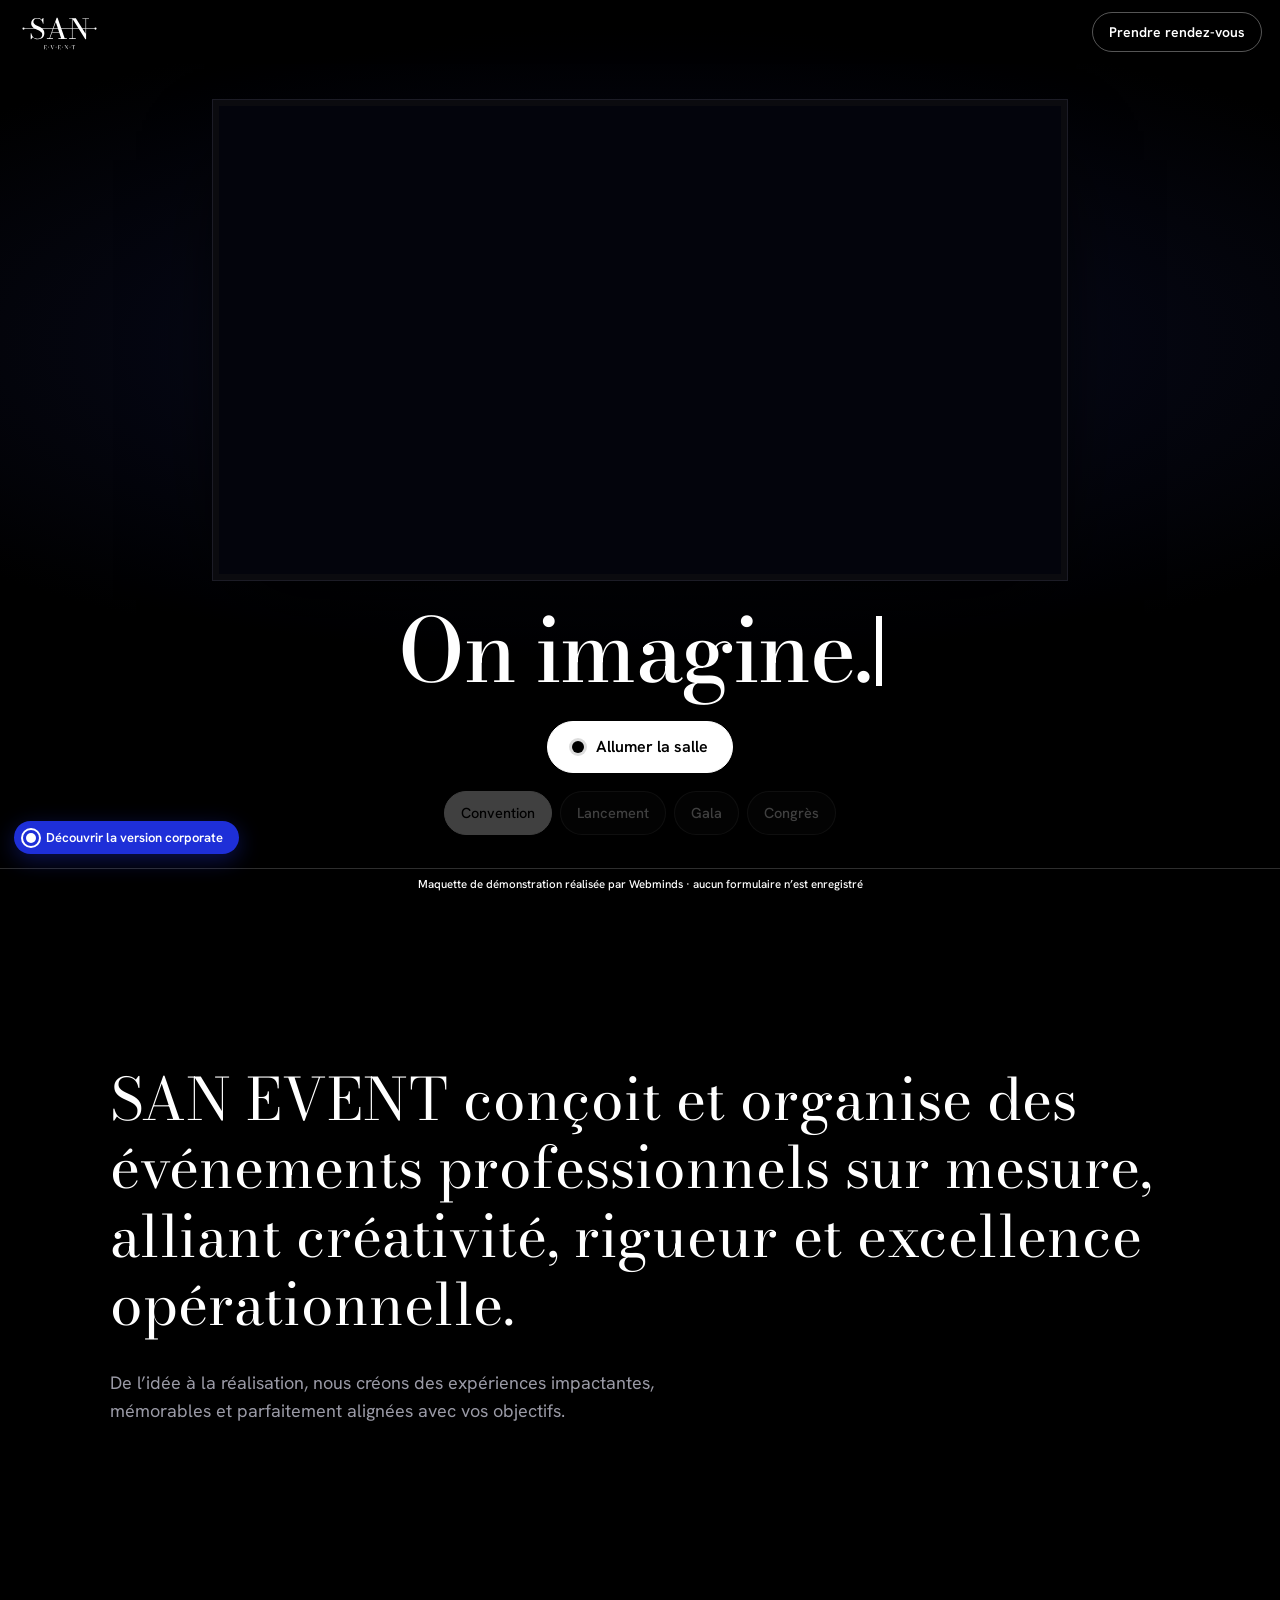
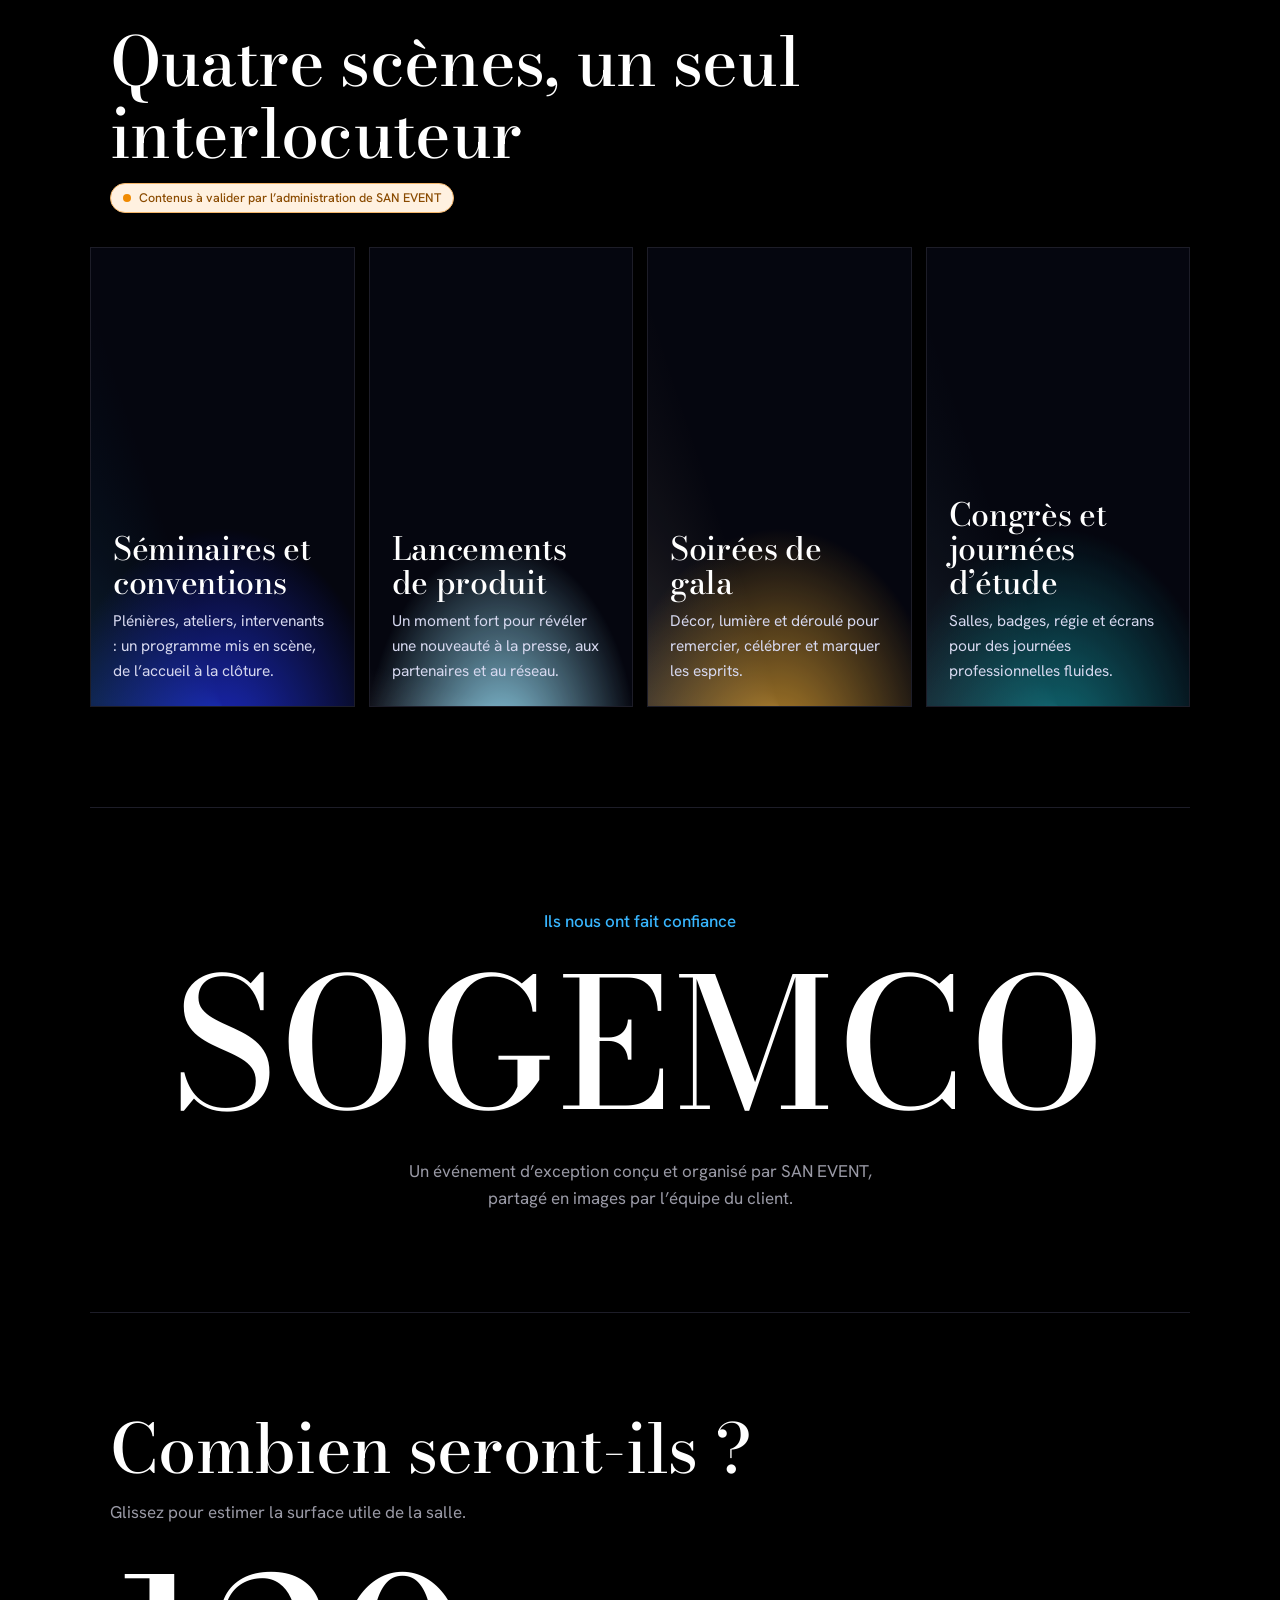
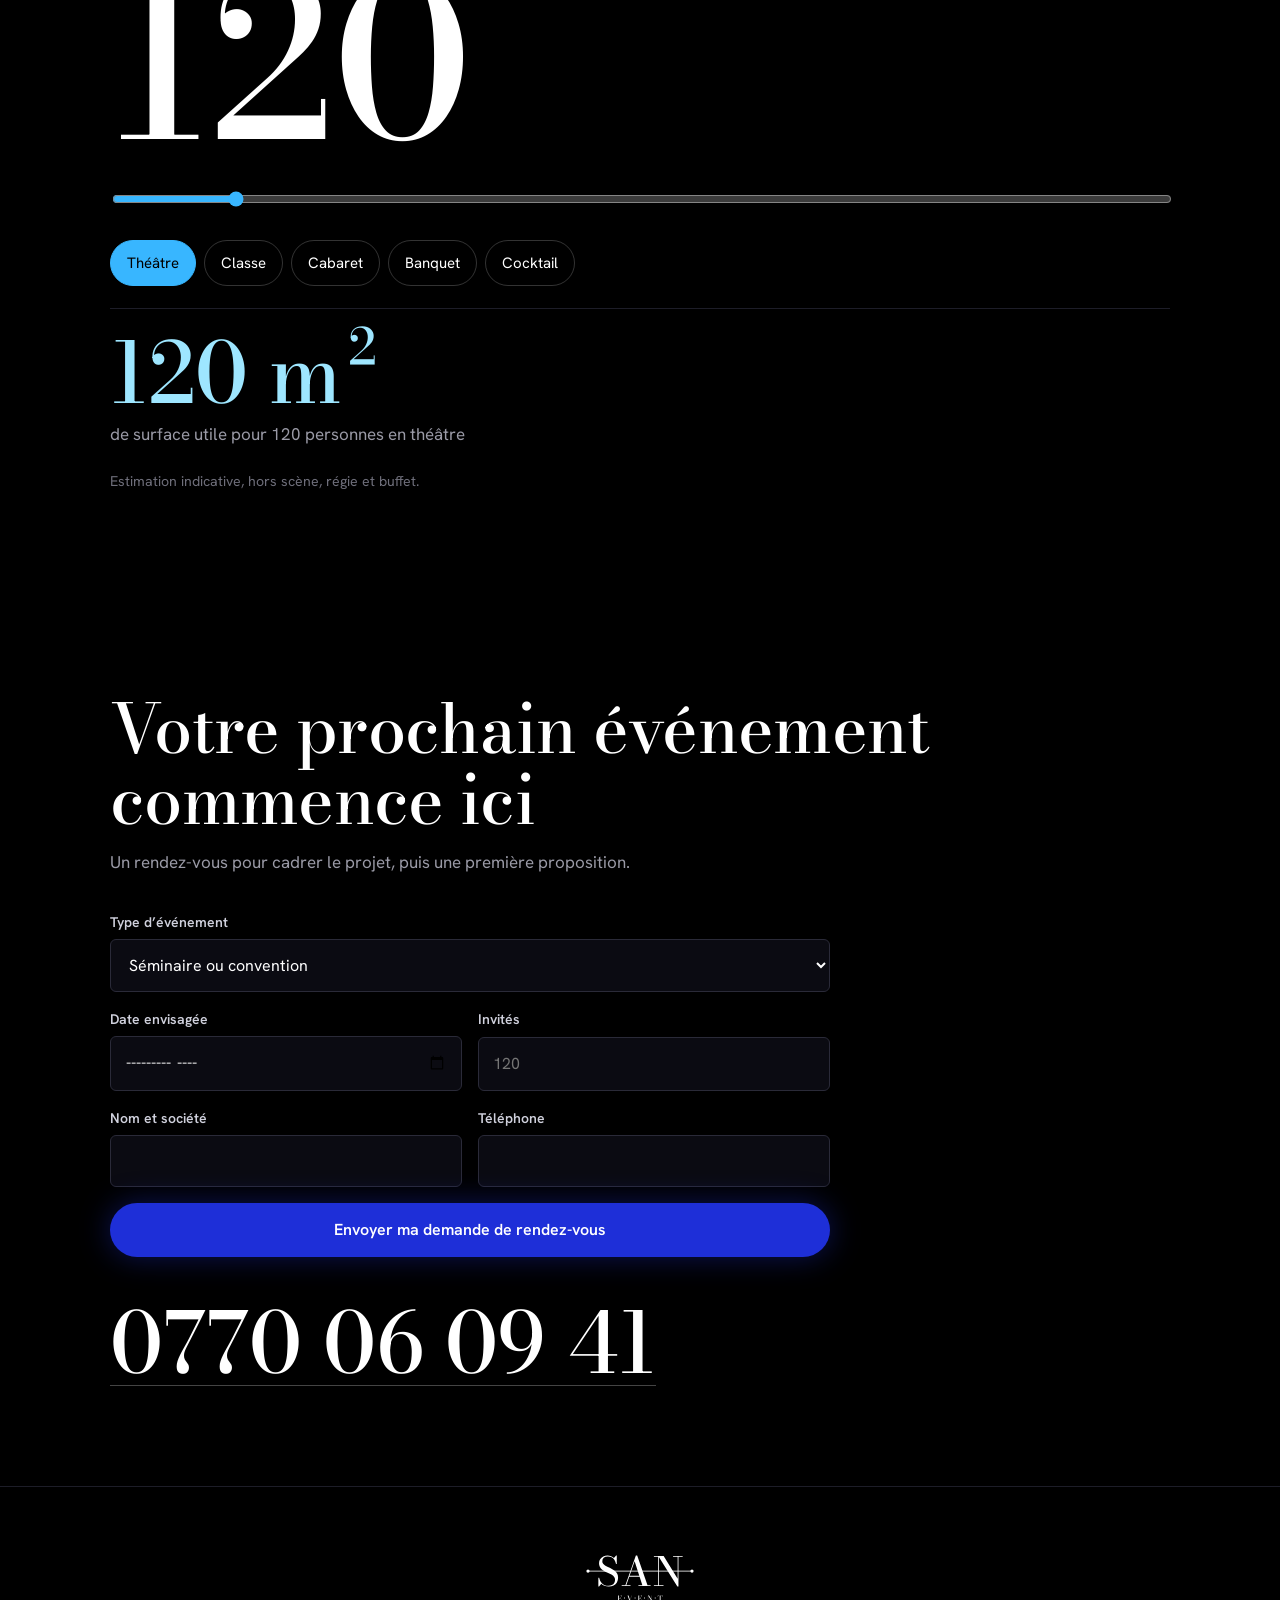
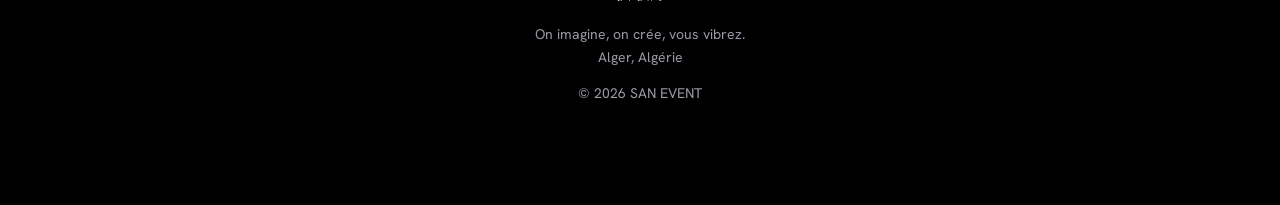
==== v2/index.html @ 36a996e3 "Maquette SAN EVENT : version corporate (accueil, formats, séminaires, rendez-vous, contact) et versi" ====
<!doctype html>
<html lang="fr" data-version="moderne" data-root="../">
<head>
<meta charset="utf-8">
<meta name="viewport" content="width=device-width, initial-scale=1, viewport-fit=cover">
<meta name="robots" content="noindex, nofollow">
<meta name="theme-color" content="#000000">
<title>SAN EVENT · On imagine, on crée, vous vibrez</title>
<link rel="icon" href="../img/favicon.svg" type="image/svg+xml">
<link rel="preload" href="../fonts/bodoni-moda-latin-500-normal.woff2" as="font" type="font/woff2" crossorigin>
<link rel="stylesheet" href="../css/base.css">
<link rel="stylesheet" href="v2.css">
</head>
<body>
<header class="bar">
  <a href="#top" aria-label="SAN EVENT"><img src="../img/logo-clair.svg" alt="SAN EVENT" width="88" height="42"></a>
  <a class="bar-cta" href="#rdv">Prendre rendez-vous</a>
</header>

<main id="top">
  <section class="hall" id="hall" data-state="off">
    <div class="slats" aria-hidden="true"></div>
    <div class="wall">
      <canvas id="led" aria-hidden="true"></canvas>
      <div class="led-text" aria-live="polite"><span id="ledLine"></span></div>
    </div>
    <div class="hall-copy">
      <h1 class="sr">SAN EVENT, conception et organisation d’événements professionnels sur mesure</h1>
      <p class="type" id="typed" aria-hidden="true"></p>
      <button class="switch" id="switch" type="button"><span class="dot"></span><span id="switchLabel">Allumer la salle</span></button>
      <div class="console" id="console" role="radiogroup" aria-label="Choisir une ambiance">
        <button type="button" role="radio" aria-checked="true" data-mood="convention">Convention</button>
        <button type="button" role="radio" aria-checked="false" data-mood="lancement">Lancement</button>
        <button type="button" role="radio" aria-checked="false" data-mood="gala">Gala</button>
        <button type="button" role="radio" aria-checked="false" data-mood="congres">Congrès</button>
      </div>
    </div>
  </section>

  <section class="manifest">
    <p class="big">SAN EVENT conçoit et organise des événements professionnels sur mesure, alliant créativité, rigueur et excellence opérationnelle.</p>
    <p class="small">De l’idée à la réalisation, nous créons des expériences impactantes, mémorables et parfaitement alignées avec vos objectifs.</p>
  </section>

  <section class="screens" aria-labelledby="fmt">
    <div class="head"><h2 id="fmt">Quatre scènes, un seul interlocuteur</h2><span class="validate">Contenus à valider par l’administration de SAN EVENT</span></div>
    <div class="strip">
      <article class="screen" data-mood="convention"><div class="glass"></div><h3>Séminaires et conventions</h3><p>Plénières, ateliers, intervenants : un programme mis en scène, de l’accueil à la clôture.</p></article>
      <article class="screen" data-mood="lancement"><div class="glass"></div><h3>Lancements de produit</h3><p>Un moment fort pour révéler une nouveauté à la presse, aux partenaires et au réseau.</p></article>
      <article class="screen" data-mood="gala"><div class="glass"></div><h3>Soirées de gala</h3><p>Décor, lumière et déroulé pour remercier, célébrer et marquer les esprits.</p></article>
      <article class="screen" data-mood="congres"><div class="glass"></div><h3>Congrès et journées d’étude</h3><p>Salles, badges, régie et écrans pour des journées professionnelles fluides.</p></article>
    </div>
  </section>

  <section class="ref">
    <p class="kicker">Ils nous ont fait confiance</p>
    <h2>SOGEMCO</h2>
    <p>Un événement d’exception conçu et organisé par SAN EVENT, partagé en images par l’équipe du client.</p>
  </section>

  <section class="sizer">
    <div class="head"><h2>Combien seront-ils ?</h2><p>Glissez pour estimer la surface utile de la salle.</p></div>
    <div class="calc" data-calc>
      <div class="paxv" data-paxv>120</div>
      <input type="range" name="pax" min="10" max="1000" step="10" value="120" aria-label="Nombre d’invités">
      <div class="dispo" role="radiogroup" aria-label="Disposition">
        <input type="radio" id="e1" name="dispo" value="theatre" checked><label for="e1">Théâtre</label>
        <input type="radio" id="e2" name="dispo" value="classe"><label for="e2">Classe</label>
        <input type="radio" id="e3" name="dispo" value="cabaret"><label for="e3">Cabaret</label>
        <input type="radio" id="e4" name="dispo" value="banquet"><label for="e4">Banquet</label>
        <input type="radio" id="e5" name="dispo" value="cocktail"><label for="e5">Cocktail</label>
      </div>
      <div class="out" data-out aria-live="polite"></div>
      <small>Estimation indicative, hors scène, régie et buffet.</small>
    </div>
  </section>

  <section class="rdv" id="rdv">
    <div class="head"><h2>Votre prochain événement commence ici</h2><p>Un rendez-vous pour cadrer le projet, puis une première proposition.</p></div>
    <form class="form" data-fake novalidate>
      <label>Type d’événement<select name="type"><option>Séminaire ou convention</option><option>Lancement de produit</option><option>Soirée de gala</option><option>Congrès ou journée d’étude</option><option>Autre</option></select></label>
      <div class="row"><label>Date envisagée<input type="month" name="date"></label><label>Invités<input type="number" name="pax" min="5" placeholder="120"></label></div>
      <div class="row"><label>Nom et société<input type="text" name="nom" autocomplete="organization"></label><label>Téléphone<input type="tel" name="tel" autocomplete="tel"></label></div>
      <button class="go" type="submit">Envoyer ma demande de rendez-vous</button>
      <p class="form-ok" hidden>Demande envoyée. L’équipe SAN EVENT vous rappelle. Démonstration : aucune donnée n’est enregistrée.</p>
    </form>
    <a class="phone" href="tel:+213770060941">0770 06 09 41</a>
  </section>
</main>

<footer class="foot">
  <img src="../img/logo-clair.svg" alt="SAN EVENT" width="120" height="58">
  <p>On imagine, on crée, vous vibrez.<br>Alger, Algérie</p>
  <p>© <span data-year></span> SAN EVENT</p>
</footer>
<script src="../js/common.js"></script>
<script src="v2.js"></script>
</body>
</html>
---- css/base.css ----
@font-face{font-family:"Bodoni Moda";src:url(../fonts/bodoni-moda-latin-400-normal.woff2) format("woff2");font-weight:400;font-display:swap}
@font-face{font-family:"Bodoni Moda";src:url(../fonts/bodoni-moda-latin-500-normal.woff2) format("woff2");font-weight:500;font-display:swap}
@font-face{font-family:"Bodoni Moda";src:url(../fonts/bodoni-moda-latin-400-italic.woff2) format("woff2");font-weight:400;font-style:italic;font-display:swap}
@font-face{font-family:"Hanken Grotesk";src:url(../fonts/hanken-grotesk-latin-400-normal.woff2) format("woff2");font-weight:400;font-display:swap}
@font-face{font-family:"Hanken Grotesk";src:url(../fonts/hanken-grotesk-latin-500-normal.woff2) format("woff2");font-weight:500;font-display:swap}
@font-face{font-family:"Hanken Grotesk";src:url(../fonts/hanken-grotesk-latin-600-normal.woff2) format("woff2");font-weight:600;font-display:swap}
*,*::before,*::after{box-sizing:border-box}
html{-webkit-text-size-adjust:100%}
body{margin:0}
img,svg{max-width:100%;display:block}
/* bandeau démo + pastille version : communs aux deux versions */
.demo-bar{position:fixed;left:0;right:0;bottom:0;z-index:90;background:#000;color:#fff;font:500 11.5px/1.3 "Hanken Grotesk",system-ui,sans-serif;text-align:center;padding:8px 14px calc(8px + env(safe-area-inset-bottom,0px));border-top:1px solid rgba(255,255,255,.18)}
body{padding-bottom:calc(46px + env(safe-area-inset-bottom,0px))}
.vpill{position:fixed;left:14px;bottom:calc(46px + env(safe-area-inset-bottom,0px));z-index:91;display:flex;align-items:center;gap:10px;padding:10px 16px 10px 12px;border-radius:999px;background:#1E2FD8;color:#fff;text-decoration:none;font:600 13px/1 "Hanken Grotesk",system-ui,sans-serif;box-shadow:0 6px 22px rgba(30,47,216,.38)}
.vpill i{width:10px;height:10px;border-radius:50%;background:#fff;position:relative;flex:none}
.vpill i::after{content:"";position:absolute;inset:-5px;border-radius:50%;border:2px solid #fff;animation:vpRing 1.8s ease-out infinite}
@keyframes vpRing{from{transform:scale(.6);opacity:1}to{transform:scale(1.6);opacity:0}}
@media (prefers-reduced-motion:reduce){.vpill i::after{animation:none}}
.validate{display:inline-flex;align-items:center;gap:8px;background:#FFF1E0;color:#8A4B00;border:1px solid #F5B66A;border-radius:999px;padding:6px 12px;font:500 12.5px/1.25 "Hanken Grotesk",system-ui,sans-serif}
.validate::before{content:"";width:8px;height:8px;border-radius:50%;background:#F08A00;flex:none}
.toast{position:fixed;left:50%;bottom:110px;transform:translate(-50%,20px);opacity:0;transition:.35s;z-index:95;background:#000;color:#fff;padding:14px 18px;border-radius:12px;max-width:92vw;font:500 14px/1.4 "Hanken Grotesk",sans-serif}
.toast.on{opacity:1;transform:translate(-50%,0)}
:focus-visible{outline:2px solid #1E2FD8;outline-offset:3px}
---- v2/v2.css ----
:root{--ink:#000;--led1:#1E2FD8;--led2:#38B6FF;--led3:#9EE6FF;--warm:#FFE7C4;--mute:#9a9aa6}
html{background:#000}
body{background:#000;color:#fff;font:400 17px/1.6 "Hanken Grotesk",system-ui,sans-serif}
h1,h2,h3{font-family:"Bodoni Moda",Didot,serif;font-weight:500;margin:0;line-height:1.05;letter-spacing:-.01em}
.sr{position:absolute;width:1px;height:1px;overflow:hidden;clip:rect(0 0 0 0);white-space:nowrap}
.bar{position:fixed;top:0;left:0;right:0;z-index:60;display:flex;justify-content:space-between;align-items:center;padding:calc(12px + env(safe-area-inset-top,0px)) 18px 12px;background:linear-gradient(#000c,#0000)}
.bar img{height:40px;width:auto}
.bar-cta{color:#fff;text-decoration:none;font:600 14px/1 "Hanken Grotesk";padding:12px 16px;border:1px solid #ffffff55;border-radius:999px}
/* salle */
.hall{position:relative;min-height:100svh;display:grid;grid-template-columns:minmax(0,1fr);grid-template-rows:auto 1fr;padding:96px 16px 70px;overflow:hidden;background:radial-gradient(120% 60% at 50% 38%,#0a0d24 0%,#000 60%)}
.hall::after{content:"";position:absolute;inset:0;background:radial-gradient(60% 45% at 50% 34%,var(--glow,#1E2FD8),transparent 70%);opacity:0;transition:opacity 1.6s ease,background .8s;pointer-events:none}
.hall[data-state=on]::after{opacity:.38}
.slats{position:absolute;inset:0 0 auto;height:70px;background:repeating-linear-gradient(115deg,transparent 0 46px,rgba(255,231,196,.0) 46px 49px);transition:background 1s}
.hall[data-state=on] .slats{background:repeating-linear-gradient(115deg,transparent 0 46px,rgba(255,231,196,.8) 46px 48px);filter:drop-shadow(0 0 6px #ffe7c4aa)}
.wall{position:relative;z-index:1;width:min(1100px,100%,calc((100svh - 420px) * 1.7778));margin:0 auto;aspect-ratio:16/9;background:#03040c;border:6px solid #0b0b0f;box-shadow:0 0 0 1px #1c1c26,0 40px 80px -20px #000}
.wall canvas{position:absolute;inset:0;width:100%;height:100%}
.led-text{position:absolute;inset:9% 0 auto;text-align:center;font:400 italic clamp(20px,4.6vw,46px)/1.1 "Bodoni Moda",serif;color:#fff;text-shadow:0 0 18px rgba(0,0,0,.9);opacity:0;transition:opacity .8s}
.hall[data-state=on] .led-text{opacity:1}
.hall-copy{position:relative;z-index:2;display:grid;justify-items:center;align-content:start;gap:18px;padding-top:26px;text-align:center}
.type{min-height:1.1em;margin:0;font:500 clamp(40px,11vw,88px)/1 "Bodoni Moda",serif;letter-spacing:-.02em}
.type .c{display:inline-block;width:.06em;height:.8em;margin-left:.06em;background:#fff;vertical-align:-.05em;animation:caret 1s steps(1) infinite}
@keyframes caret{50%{opacity:0}}
.switch{display:inline-flex;align-items:center;gap:12px;min-height:52px;padding:14px 24px;border-radius:999px;border:1px solid #fff;background:#fff;color:#000;font:600 16px/1 "Hanken Grotesk";cursor:pointer;transition:.3s}
.switch .dot{width:12px;height:12px;border-radius:50%;background:#000;box-shadow:0 0 0 3px #00000022}
.hall[data-state=on] .switch{background:transparent;color:#fff;border-color:#ffffff55}
.hall[data-state=on] .switch .dot{background:var(--led2);box-shadow:0 0 14px var(--led2)}
.console{display:flex;flex-wrap:wrap;justify-content:center;gap:8px;opacity:.25;pointer-events:none;transition:opacity .6s}
.hall[data-state=on] .console{opacity:1;pointer-events:auto}
.console button{min-height:44px;padding:10px 16px;border-radius:999px;border:1px solid #ffffff33;background:#ffffff0d;color:#fff;font:500 14.5px/1 "Hanken Grotesk";cursor:pointer}
.console button[aria-checked=true]{background:#fff;color:#000;border-color:#fff}
/* manifeste */
.manifest{padding:110px 20px;max-width:1100px;margin:0 auto}
.manifest .big{font:400 clamp(28px,6.4vw,58px)/1.18 "Bodoni Moda",serif;margin:0 0 30px}
.manifest .small{color:var(--mute);max-width:34em;margin:0;font-size:18px}
.head{display:grid;gap:14px;margin-bottom:34px}
.head h2{font-size:clamp(36px,8vw,68px)}
.head p{color:var(--mute);margin:0}
/* écrans */
.screens{padding:40px 0 100px}
.screens .head{padding:0 20px;max-width:1100px;margin:0 auto 34px;justify-items:start}
.strip{display:grid;grid-auto-flow:column;grid-auto-columns:82%;gap:14px;overflow-x:auto;scroll-snap-type:x mandatory;padding:0 20px 18px;scrollbar-width:none}
.strip::-webkit-scrollbar{display:none}
.screen{scroll-snap-align:start;display:grid;align-content:end;gap:10px;min-height:380px;padding:22px;position:relative;overflow:hidden;border:1px solid #1d1d28;background:#05060f}
.screen .glass{position:absolute;inset:0;background:var(--g);opacity:.9}
.screen>*:not(.glass){position:relative}
.screen h3{font-size:32px}
.screen p{color:#d6d8ef;margin:0;font-size:15.5px}
.screen[data-mood=convention]{--g:radial-gradient(90% 70% at 50% 110%,#1E2FD8,transparent 70%),conic-gradient(from 200deg at 50% 100%,transparent,#38B6FF33,transparent 40%)}
.screen[data-mood=lancement]{--g:radial-gradient(80% 70% at 50% 110%,#9EE6FF,transparent 65%),conic-gradient(from 180deg at 50% 100%,transparent,#ffffff26,transparent 30%)}
.screen[data-mood=gala]{--g:radial-gradient(90% 70% at 50% 110%,#C9922E,transparent 70%),conic-gradient(from 200deg at 50% 100%,transparent,#FFE7C433,transparent 40%)}
.screen[data-mood=congres]{--g:radial-gradient(90% 70% at 50% 110%,#127C86,transparent 70%),conic-gradient(from 200deg at 50% 100%,transparent,#9EE6FF26,transparent 40%)}
@media(min-width:960px){.strip{grid-auto-flow:row;grid-template-columns:repeat(4,1fr);max-width:1100px;margin:0 auto;overflow:visible;padding:0}.screen{min-height:460px}}
/* référence */
.ref{max-width:1100px;margin:0 auto;padding:100px 20px;border-top:1px solid #1d1d28;border-bottom:1px solid #1d1d28;text-align:center}
.ref .kicker{color:var(--led2);margin:0 0 14px;font-weight:500}
.ref h2{font-size:clamp(64px,18vw,180px);letter-spacing:.02em}
.ref p:last-child{color:var(--mute);max-width:30em;margin:20px auto 0}
/* calcul */
.sizer,.rdv{max-width:1100px;margin:0 auto;padding:100px 20px}
.calc{display:grid;gap:22px}
.paxv{font:500 clamp(90px,26vw,220px)/.9 "Bodoni Moda",serif;color:#fff}
.calc input[type=range]{width:100%;accent-color:var(--led2);height:34px}
.dispo{display:flex;flex-wrap:wrap;gap:8px}
.dispo input{position:absolute;opacity:0}
.dispo label{min-height:44px;display:flex;align-items:center;padding:10px 16px;border:1px solid #ffffff33;border-radius:999px;cursor:pointer;font-size:15px}
.dispo input:checked+label{background:var(--led2);border-color:var(--led2);color:#000}
.dispo input:focus-visible+label{outline:2px solid #fff;outline-offset:2px}
.out{display:grid;gap:6px;border-top:1px solid #1d1d28;padding-top:22px}
.out strong{font:500 clamp(46px,11vw,84px)/1 "Bodoni Moda",serif;color:var(--led3)}
.out span{color:var(--mute)}
.calc small{color:#6f6f7b}
/* rdv */
.form{display:grid;gap:16px;max-width:720px}
.form label{display:grid;gap:6px;font-size:14px;font-weight:600;color:#cfd0dc}
.form input,.form select{font:400 16px/1.4 "Hanken Grotesk";padding:14px;background:#0b0b12;color:#fff;border:1px solid #2a2a38;border-radius:6px;width:100%}
.form .row{display:grid;gap:16px}
@media(min-width:640px){.form .row{grid-template-columns:1fr 1fr}}
.go{min-height:54px;border:0;border-radius:999px;background:var(--led1);color:#fff;font:600 16px/1 "Hanken Grotesk";cursor:pointer;box-shadow:0 0 30px #1E2FD866}
.form-ok{background:#0d1440;border:1px solid #2a3aa8;padding:14px;border-radius:6px;color:#d6dbff;margin:0}
.phone{display:inline-block;margin-top:44px;color:#fff;text-decoration:none;font:500 clamp(40px,10vw,84px)/1 "Bodoni Moda",serif;border-bottom:1px solid #ffffff44}
.foot{padding:60px 20px 40px;text-align:center;color:var(--mute);font-size:14px;border-top:1px solid #1d1d28}
.foot img{height:58px;width:auto;margin:0 auto 18px}
@media(min-width:960px){.hall{padding-top:100px}.manifest{padding:160px 20px}}
@media(prefers-reduced-motion:reduce){.type .c{animation:none}}
@media(max-width:700px){.wall{aspect-ratio:4/3}}
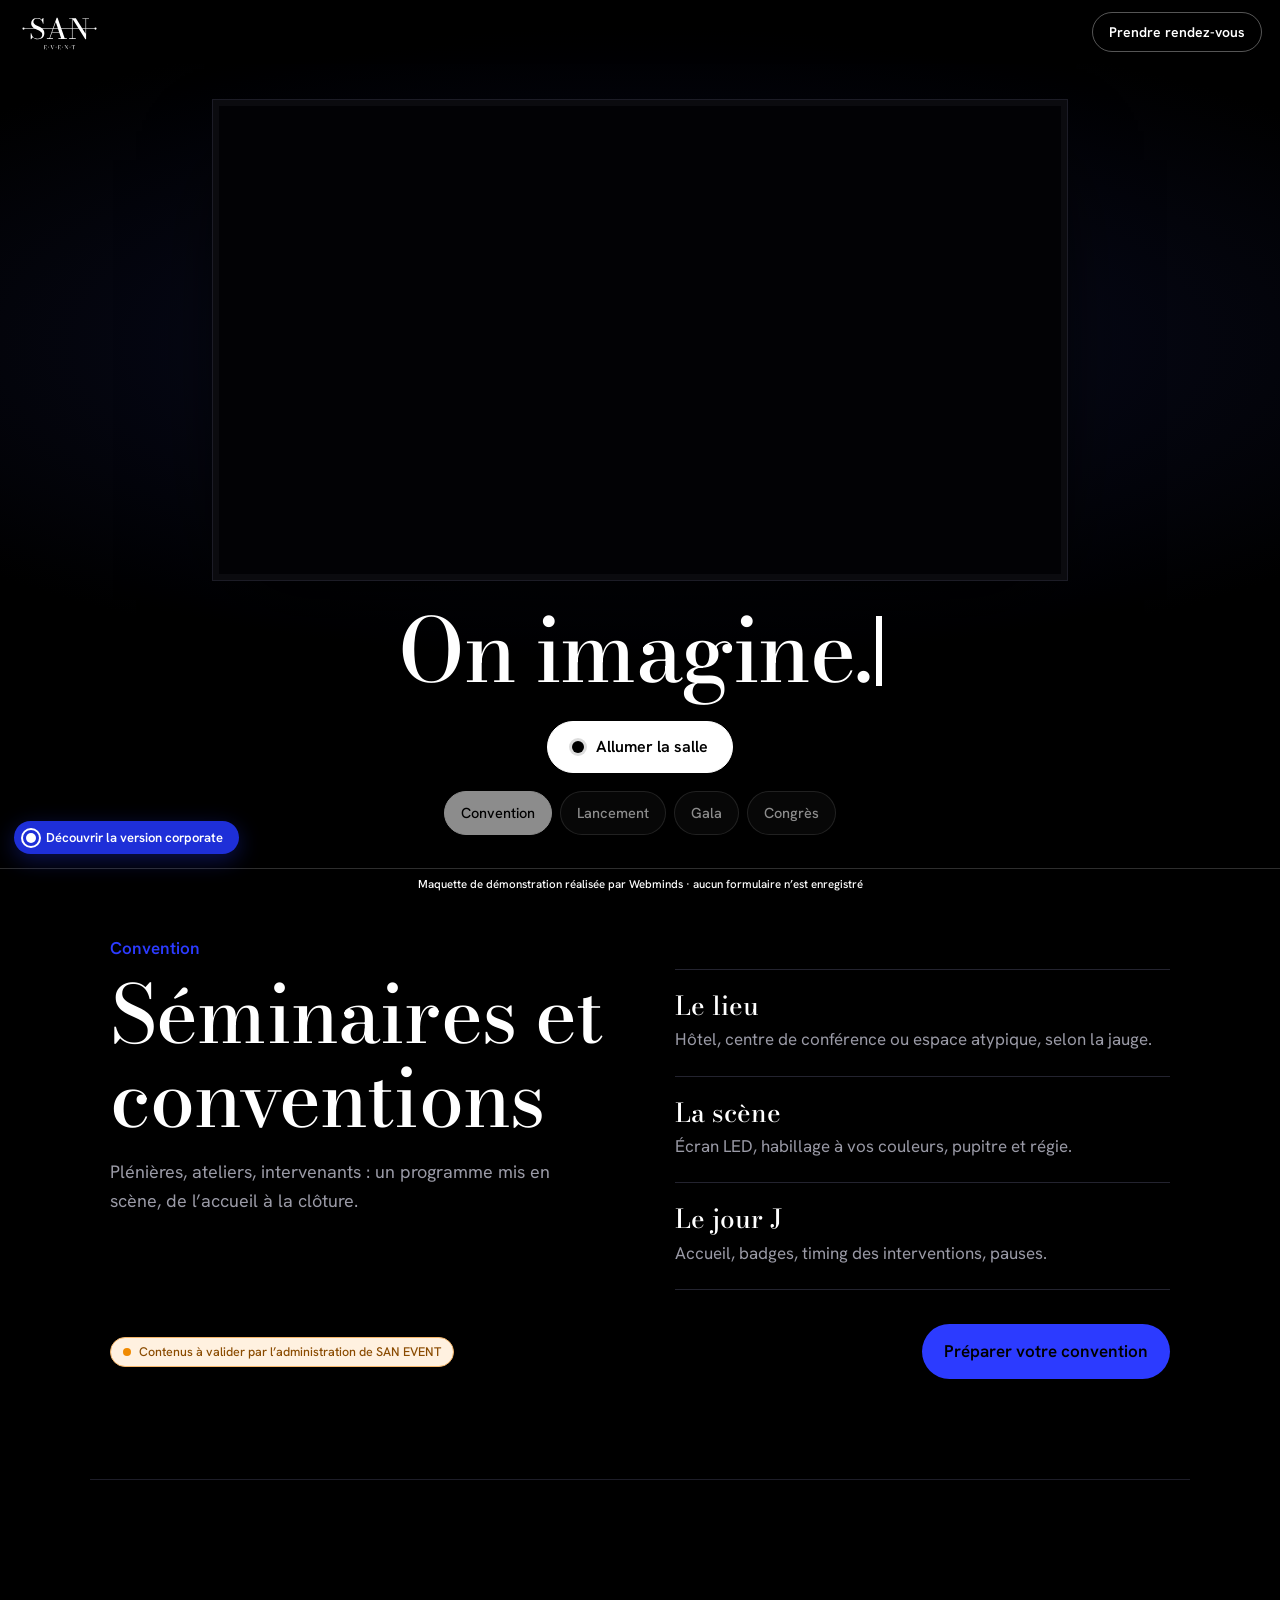
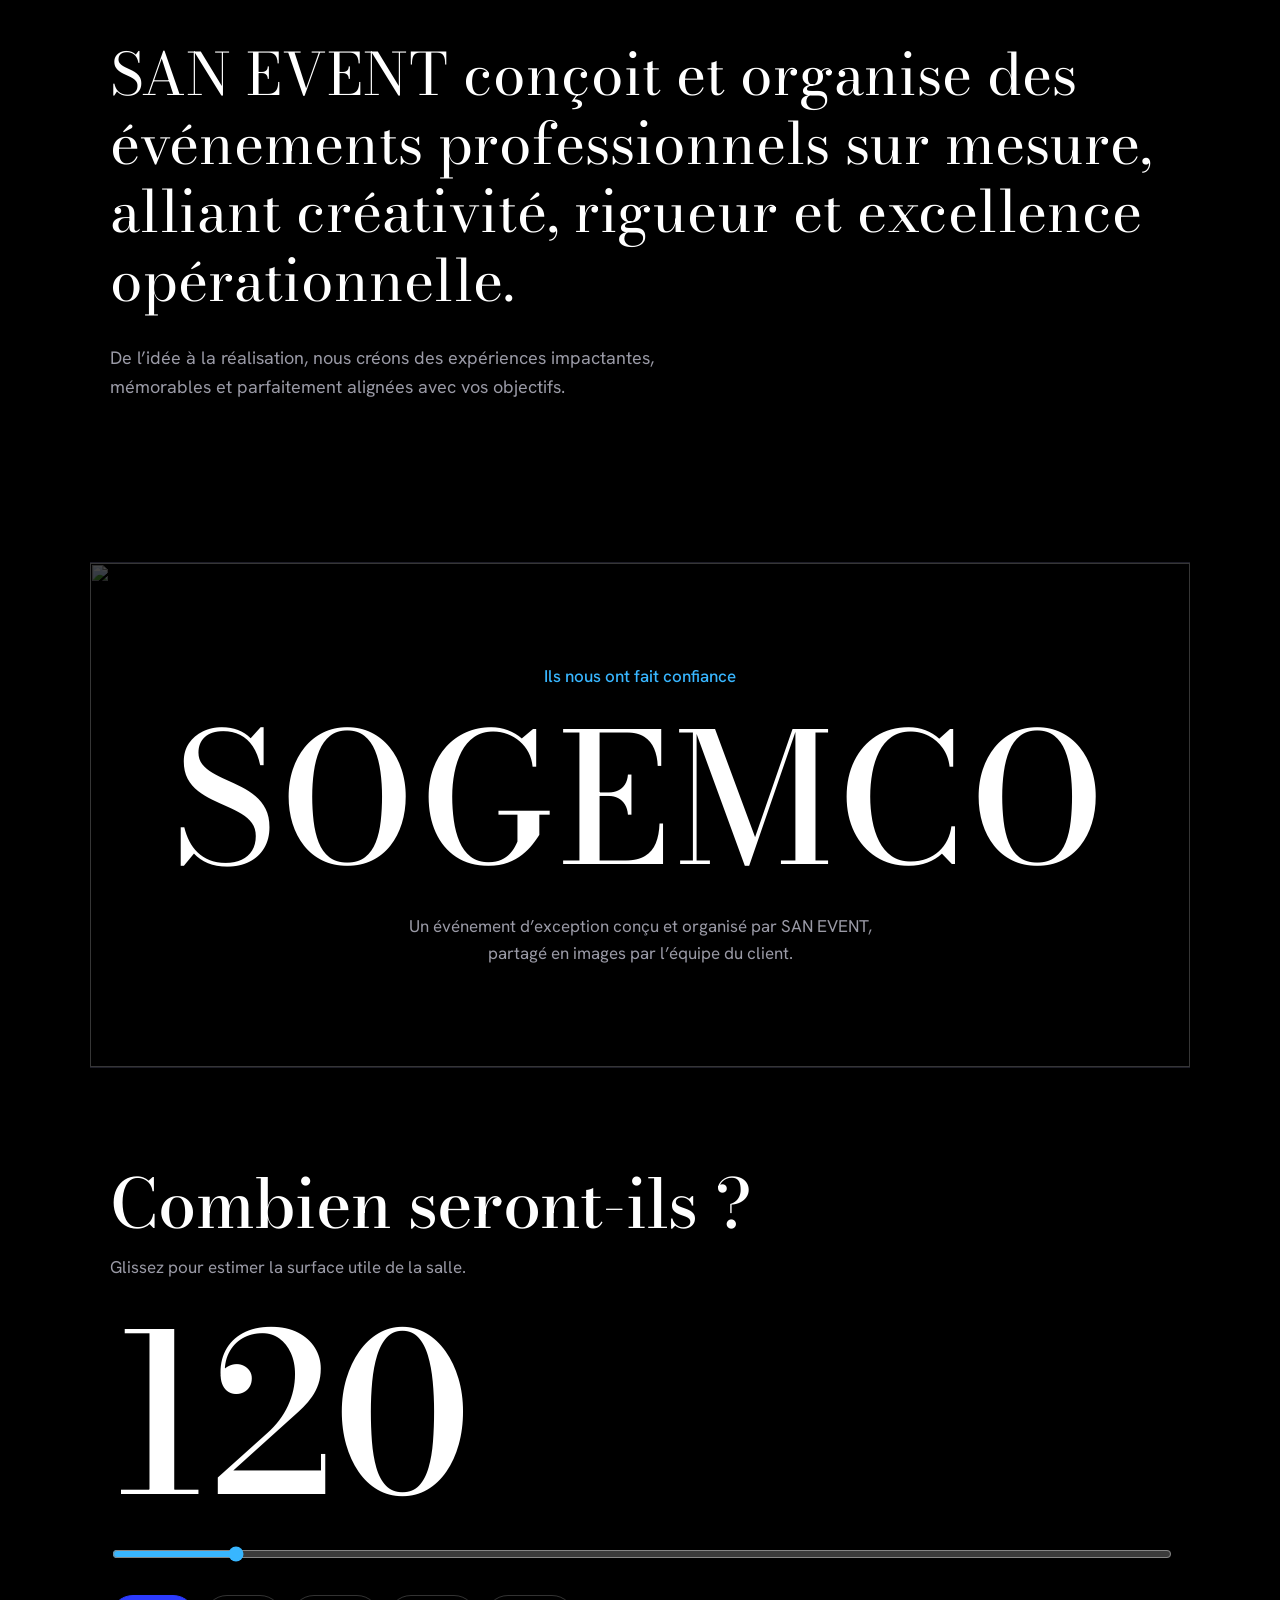
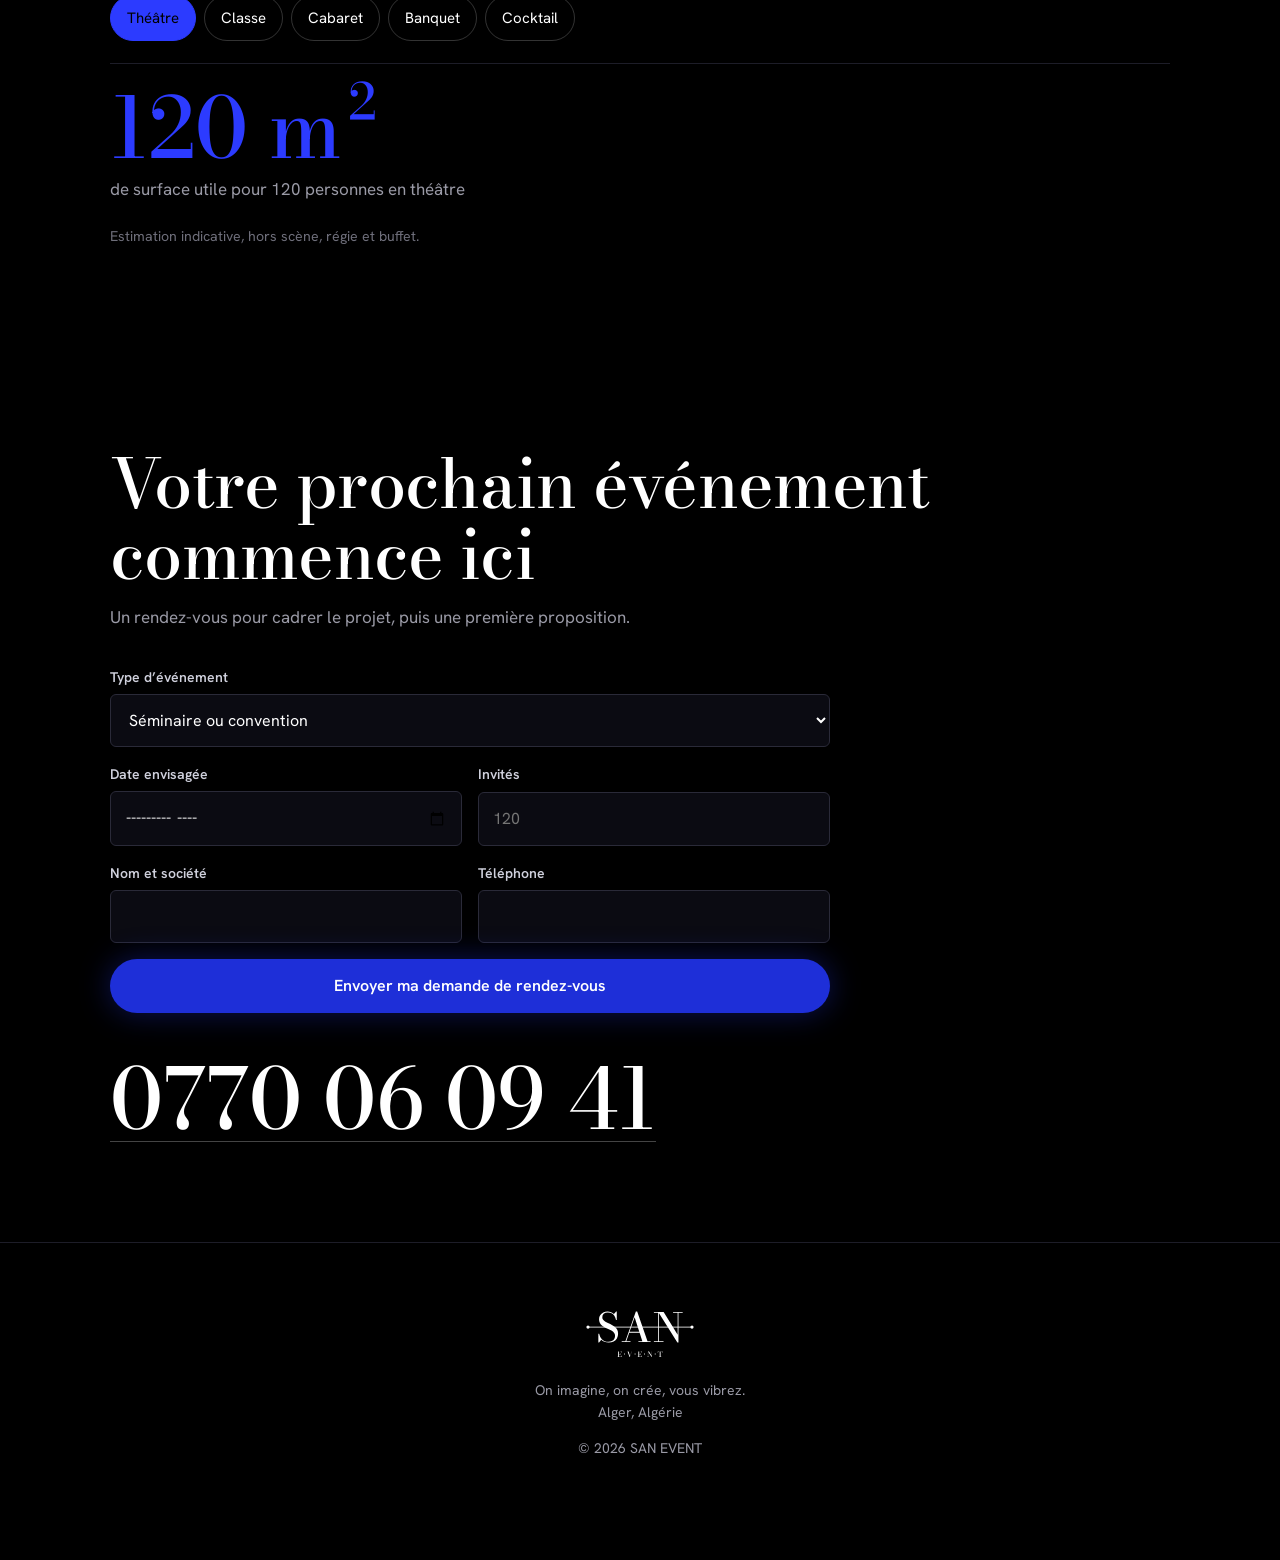
==== commit 04553272: "Vraies photos (Unsplash) sur la version corporate ; version moderne : photos sur l'écran LED à l'all" ====
--- a/v2/index.html
+++ b/v2/index.html
@@ -21,7 +21,8 @@
   <section class="hall" id="hall" data-state="off">
     <div class="slats" aria-hidden="true"></div>
     <div class="wall">
-      <canvas id="led" aria-hidden="true"></canvas>
+      <div class="screen-in" id="screen"><img class="shot on" data-mood="convention" src="https://images.unsplash.com/photo-1769798643655-e0f10f62c3fd?auto=format&fit=crop&w=1400&q=72" srcset="https://images.unsplash.com/photo-1769798643655-e0f10f62c3fd?auto=format&fit=crop&w=800&q=72 800w, https://images.unsplash.com/photo-1769798643655-e0f10f62c3fd?auto=format&fit=crop&w=1400&q=72 1400w, https://images.unsplash.com/photo-1769798643655-e0f10f62c3fd?auto=format&fit=crop&w=2200&q=72 2200w" sizes="(min-width:1100px) 1100px, 100vw" alt="Séminaire devant un grand écran" decoding="async"><img class="shot" data-mood="lancement" src="https://images.unsplash.com/photo-1663668566893-7a4887f9a41d?auto=format&fit=crop&w=1400&q=72" srcset="https://images.unsplash.com/photo-1663668566893-7a4887f9a41d?auto=format&fit=crop&w=800&q=72 800w, https://images.unsplash.com/photo-1663668566893-7a4887f9a41d?auto=format&fit=crop&w=1400&q=72 1400w, https://images.unsplash.com/photo-1663668566893-7a4887f9a41d?auto=format&fit=crop&w=2200&q=72 2200w" sizes="(min-width:1100px) 1100px, 100vw" alt="Public devant une scène éclairée en bleu" decoding="async"><img class="shot" data-mood="gala" src="https://images.unsplash.com/photo-1768508950719-4d76978fdf44?auto=format&fit=crop&w=1400&q=72" srcset="https://images.unsplash.com/photo-1768508950719-4d76978fdf44?auto=format&fit=crop&w=800&q=72 800w, https://images.unsplash.com/photo-1768508950719-4d76978fdf44?auto=format&fit=crop&w=1400&q=72 1400w, https://images.unsplash.com/photo-1768508950719-4d76978fdf44?auto=format&fit=crop&w=2200&q=72 2200w" sizes="(min-width:1100px) 1100px, 100vw" alt="Dîner de gala aux centres de table fleuris" decoding="async"><img class="shot" data-mood="congres" src="https://images.unsplash.com/photo-1773828755374-0ee802d9f44b?auto=format&fit=crop&w=1400&q=72" srcset="https://images.unsplash.com/photo-1773828755374-0ee802d9f44b?auto=format&fit=crop&w=800&q=72 800w, https://images.unsplash.com/photo-1773828755374-0ee802d9f44b?auto=format&fit=crop&w=1400&q=72 1400w, https://images.unsplash.com/photo-1773828755374-0ee802d9f44b?auto=format&fit=crop&w=2200&q=72 2200w" sizes="(min-width:1100px) 1100px, 100vw" alt="Intervenant devant un auditorium plein" decoding="async"><div class="pixels" aria-hidden="true"></div></div>
+      <div class="flash" aria-hidden="true"></div>
       <div class="led-text" aria-live="polite"><span id="ledLine"></span></div>
     </div>
     <div class="hall-copy">
@@ -37,22 +38,24 @@
     </div>
   </section>
 
+
+
+  <section class="scene" id="scene" aria-live="polite">
+    <div class="scene-head">
+      <p class="scene-k" id="sceneK">Convention</p>
+      <h2 id="sceneT">Séminaires et conventions</h2>
+      <p id="sceneD">Plénières, ateliers, intervenants : un programme mis en scène, de l’accueil à la clôture.</p>
+    </div>
+    <ol class="scene-list" id="sceneL"></ol>
+    <div class="scene-foot"><span class="validate">Contenus à valider par l’administration de SAN EVENT</span><a class="go-link" href="#rdv" id="sceneC">Préparer votre convention</a></div>
+  </section>
+
   <section class="manifest">
     <p class="big">SAN EVENT conçoit et organise des événements professionnels sur mesure, alliant créativité, rigueur et excellence opérationnelle.</p>
     <p class="small">De l’idée à la réalisation, nous créons des expériences impactantes, mémorables et parfaitement alignées avec vos objectifs.</p>
   </section>
 
-  <section class="screens" aria-labelledby="fmt">
-    <div class="head"><h2 id="fmt">Quatre scènes, un seul interlocuteur</h2><span class="validate">Contenus à valider par l’administration de SAN EVENT</span></div>
-    <div class="strip">
-      <article class="screen" data-mood="convention"><div class="glass"></div><h3>Séminaires et conventions</h3><p>Plénières, ateliers, intervenants : un programme mis en scène, de l’accueil à la clôture.</p></article>
-      <article class="screen" data-mood="lancement"><div class="glass"></div><h3>Lancements de produit</h3><p>Un moment fort pour révéler une nouveauté à la presse, aux partenaires et au réseau.</p></article>
-      <article class="screen" data-mood="gala"><div class="glass"></div><h3>Soirées de gala</h3><p>Décor, lumière et déroulé pour remercier, célébrer et marquer les esprits.</p></article>
-      <article class="screen" data-mood="congres"><div class="glass"></div><h3>Congrès et journées d’étude</h3><p>Salles, badges, régie et écrans pour des journées professionnelles fluides.</p></article>
-    </div>
-  </section>
-
-  <section class="ref">
+  <section class="ref"><img class="ref-photo" src="https://images.unsplash.com/photo-1700514077430-3659e38eb5e7?auto=format&fit=crop&w=1600&q=72" alt="" loading="lazy" decoding="async">
     <p class="kicker">Ils nous ont fait confiance</p>
     <h2>SOGEMCO</h2>
     <p>Un événement d’exception conçu et organisé par SAN EVENT, partagé en images par l’équipe du client.</p>
--- a/v2/v2.css
+++ b/v2/v2.css
@@ -24,32 +24,17 @@
 .switch .dot{width:12px;height:12px;border-radius:50%;background:#000;box-shadow:0 0 0 3px #00000022}
 .hall[data-state=on] .switch{background:transparent;color:#fff;border-color:#ffffff55}
 .hall[data-state=on] .switch .dot{background:var(--led2);box-shadow:0 0 14px var(--led2)}
-.console{display:flex;flex-wrap:wrap;justify-content:center;gap:8px;opacity:.25;pointer-events:none;transition:opacity .6s}
-.hall[data-state=on] .console{opacity:1;pointer-events:auto}
+.console{display:flex;flex-wrap:wrap;justify-content:center;gap:8px;opacity:.55;transition:opacity .6s}
+.hall[data-state=on] .console{opacity:1}
 .console button{min-height:44px;padding:10px 16px;border-radius:999px;border:1px solid #ffffff33;background:#ffffff0d;color:#fff;font:500 14.5px/1 "Hanken Grotesk";cursor:pointer}
 .console button[aria-checked=true]{background:#fff;color:#000;border-color:#fff}
 /* manifeste */
-.manifest{padding:110px 20px;max-width:1100px;margin:0 auto}
+.manifest{padding:60px 20px 110px;border-top:1px solid #1d1d28;max-width:1100px;margin:0 auto}
 .manifest .big{font:400 clamp(28px,6.4vw,58px)/1.18 "Bodoni Moda",serif;margin:0 0 30px}
 .manifest .small{color:var(--mute);max-width:34em;margin:0;font-size:18px}
 .head{display:grid;gap:14px;margin-bottom:34px}
 .head h2{font-size:clamp(36px,8vw,68px)}
 .head p{color:var(--mute);margin:0}
-/* écrans */
-.screens{padding:40px 0 100px}
-.screens .head{padding:0 20px;max-width:1100px;margin:0 auto 34px;justify-items:start}
-.strip{display:grid;grid-auto-flow:column;grid-auto-columns:82%;gap:14px;overflow-x:auto;scroll-snap-type:x mandatory;padding:0 20px 18px;scrollbar-width:none}
-.strip::-webkit-scrollbar{display:none}
-.screen{scroll-snap-align:start;display:grid;align-content:end;gap:10px;min-height:380px;padding:22px;position:relative;overflow:hidden;border:1px solid #1d1d28;background:#05060f}
-.screen .glass{position:absolute;inset:0;background:var(--g);opacity:.9}
-.screen>*:not(.glass){position:relative}
-.screen h3{font-size:32px}
-.screen p{color:#d6d8ef;margin:0;font-size:15.5px}
-.screen[data-mood=convention]{--g:radial-gradient(90% 70% at 50% 110%,#1E2FD8,transparent 70%),conic-gradient(from 200deg at 50% 100%,transparent,#38B6FF33,transparent 40%)}
-.screen[data-mood=lancement]{--g:radial-gradient(80% 70% at 50% 110%,#9EE6FF,transparent 65%),conic-gradient(from 180deg at 50% 100%,transparent,#ffffff26,transparent 30%)}
-.screen[data-mood=gala]{--g:radial-gradient(90% 70% at 50% 110%,#C9922E,transparent 70%),conic-gradient(from 200deg at 50% 100%,transparent,#FFE7C433,transparent 40%)}
-.screen[data-mood=congres]{--g:radial-gradient(90% 70% at 50% 110%,#127C86,transparent 70%),conic-gradient(from 200deg at 50% 100%,transparent,#9EE6FF26,transparent 40%)}
-@media(min-width:960px){.strip{grid-auto-flow:row;grid-template-columns:repeat(4,1fr);max-width:1100px;margin:0 auto;overflow:visible;padding:0}.screen{min-height:460px}}
 /* référence */
 .ref{max-width:1100px;margin:0 auto;padding:100px 20px;border-top:1px solid #1d1d28;border-bottom:1px solid #1d1d28;text-align:center}
 .ref .kicker{color:var(--led2);margin:0 0 14px;font-weight:500}
@@ -83,3 +68,41 @@
 @media(min-width:960px){.hall{padding-top:100px}.manifest{padding:160px 20px}}
 @media(prefers-reduced-motion:reduce){.type .c{animation:none}}
 @media(max-width:700px){.wall{aspect-ratio:4/3}}
+
+/* écran LED : photos réelles, allumage */
+.screen-in{position:absolute;inset:0;overflow:hidden;transform:scaleY(.004);opacity:0;transition:transform .7s cubic-bezier(.7,0,.2,1),opacity .2s}
+.hall[data-state=on] .screen-in{transform:scaleY(1);opacity:1;transition:transform .9s cubic-bezier(.7,0,.2,1) .15s,opacity .15s}
+.shot{position:absolute;inset:0;width:100%;height:100%;object-fit:cover;opacity:0;transform:scale(1.06);transition:opacity .9s ease,transform 8s ease-out;filter:saturate(1.15) contrast(1.05)}
+.shot.on{opacity:1;transform:scale(1)}
+.pixels{position:absolute;inset:0;background:radial-gradient(circle,rgba(0,0,0,0) 55%,rgba(0,0,0,.22) 56%) 0 0/3px 3px;mix-blend-mode:multiply;pointer-events:none}
+.screen-in::after{content:"";position:absolute;inset:0;background:linear-gradient(180deg,rgba(0,0,0,.05),rgba(0,0,0,.45));pointer-events:none}
+.flash{position:absolute;left:0;right:0;top:50%;height:2px;margin-top:-1px;background:#fff;box-shadow:0 0 18px 4px var(--glow,#2C3BFF);opacity:0;pointer-events:none}
+.hall[data-state=on] .flash{animation:flash .9s ease-out}
+@keyframes flash{0%{opacity:0;transform:scaleX(0)}25%{opacity:1;transform:scaleX(1)}100%{opacity:0;transform:scaleX(1)}}
+.hall.blink .screen-in{animation:blink .35s}
+@keyframes blink{40%{filter:brightness(1.8)}}
+.led-text{z-index:2}
+.wall{background:#020205}
+.wall::after{content:"";position:absolute;inset:-6px;box-shadow:0 0 0 0 transparent;transition:box-shadow 1s;pointer-events:none}
+.hall[data-state=on] .wall::after{box-shadow:0 0 90px -10px var(--glow,#2C3BFF)}
+/* panneau piloté par la console */
+.scene{max-width:1100px;margin:0 auto;padding:30px 20px 100px;display:grid;gap:34px}
+.scene-k{margin:0 0 10px;color:var(--accent,#3EE0F5);font-weight:600;transition:color .6s}
+.scene h2{font-size:clamp(40px,9vw,80px)}
+.scene-head p:last-child{color:var(--mute);max-width:32em;margin:18px 0 0;font-size:18px}
+.scene-list{list-style:none;margin:0;padding:0;display:grid;gap:0;border-top:1px solid #23232f}
+.scene-list li{display:grid;gap:6px;padding:22px 0;border-bottom:1px solid #23232f}
+.scene-list strong{font:500 26px/1.1 "Bodoni Moda",serif}
+.scene-list span{color:var(--mute)}
+.scene-foot{display:flex;flex-wrap:wrap;align-items:center;justify-content:space-between;gap:16px}
+.go-link{color:#000;background:var(--accent,#3EE0F5);text-decoration:none;font-weight:600;padding:14px 22px;border-radius:999px;transition:background .6s}
+.scene.swap .scene-head,.scene.swap .scene-list{animation:swap .6s ease}
+@keyframes swap{from{opacity:0;transform:translateY(10px)}to{opacity:1;transform:none}}
+@media(min-width:900px){.scene{grid-template-columns:1fr 1fr;align-items:start;column-gap:70px}.scene-foot{grid-column:1/-1}.scene-list{margin-top:34px}}
+@media(prefers-reduced-motion:reduce){.scene.swap .scene-head,.scene.swap .scene-list,.hall.blink .screen-in{animation:none}}
+/* référence avec photo */
+.ref{position:relative;overflow:hidden}
+.ref>*{position:relative}
+.ref .ref-photo{position:absolute;inset:0;width:100%;height:100%;object-fit:cover;opacity:.28}
+.dispo input:checked+label{background:var(--accent,#3EE0F5);border-color:var(--accent,#3EE0F5)}
+.out strong{color:var(--accent,#9EE6FF);transition:color .6s}
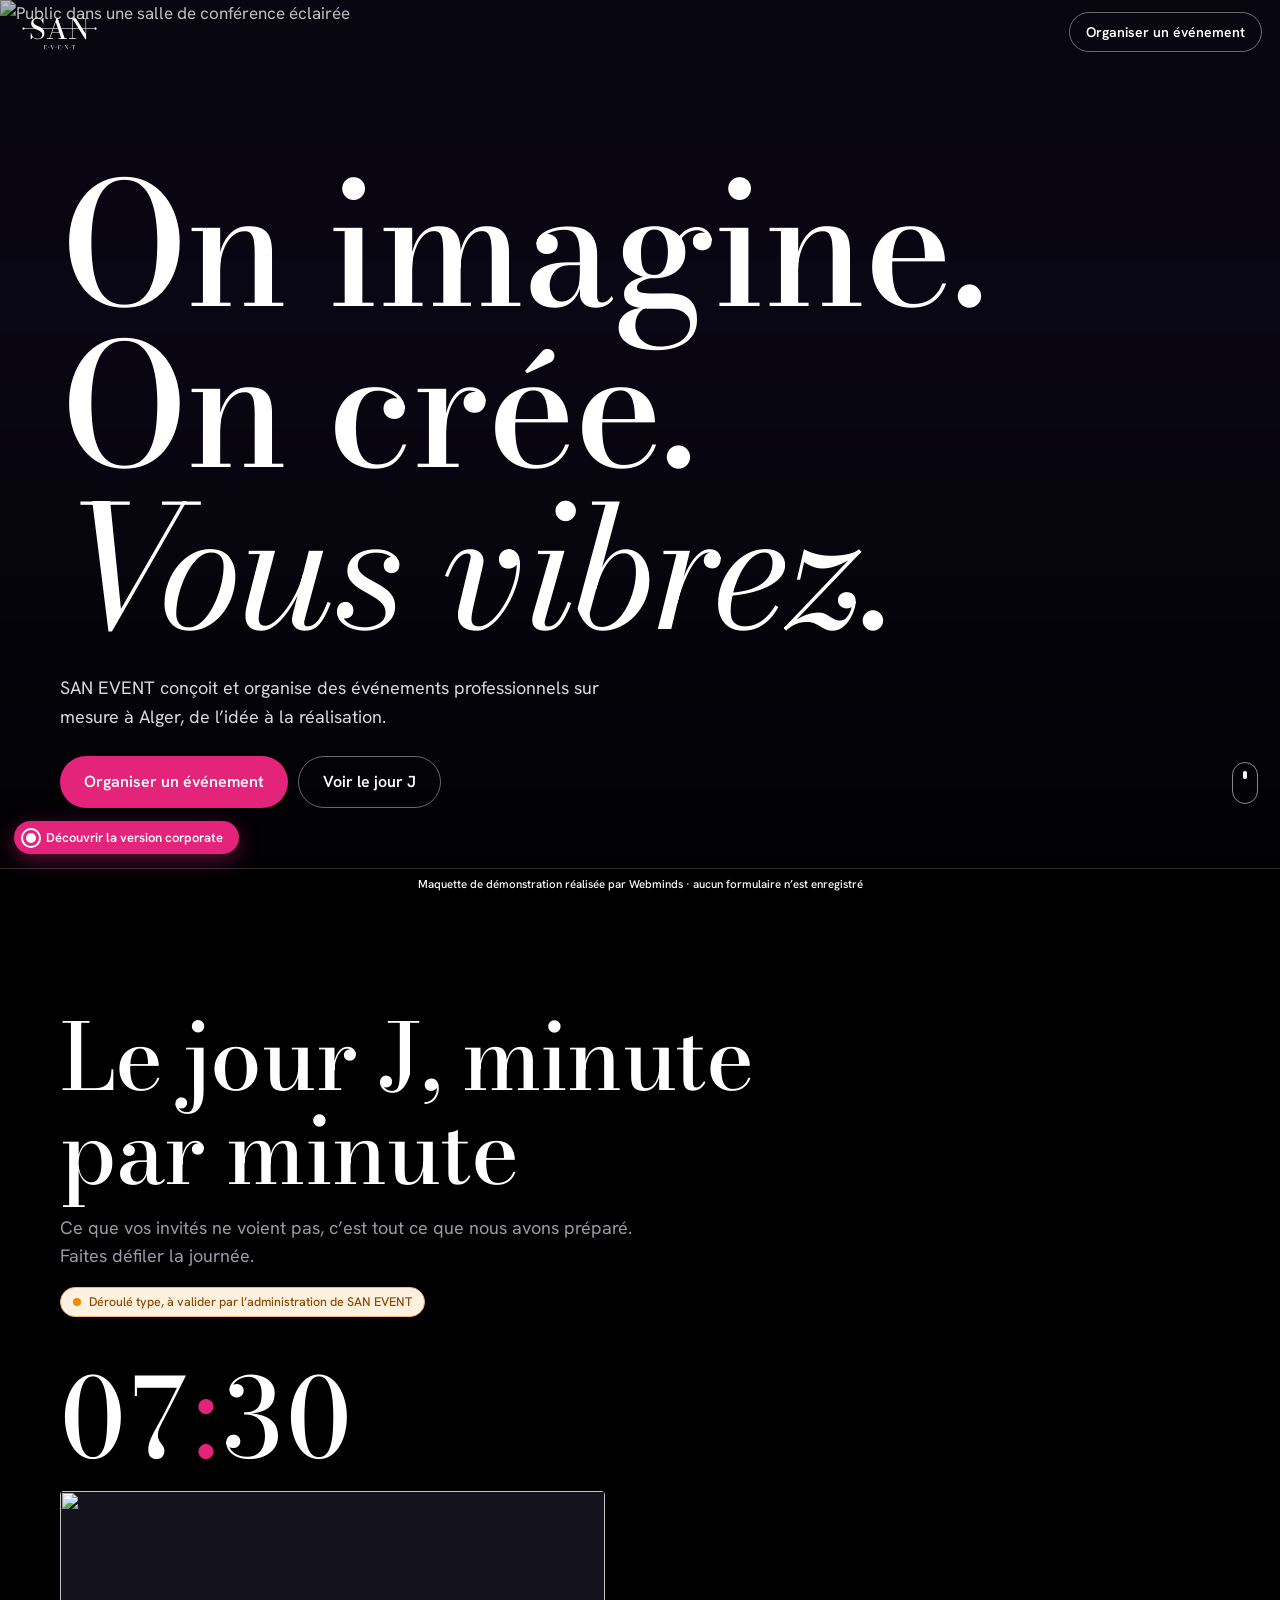
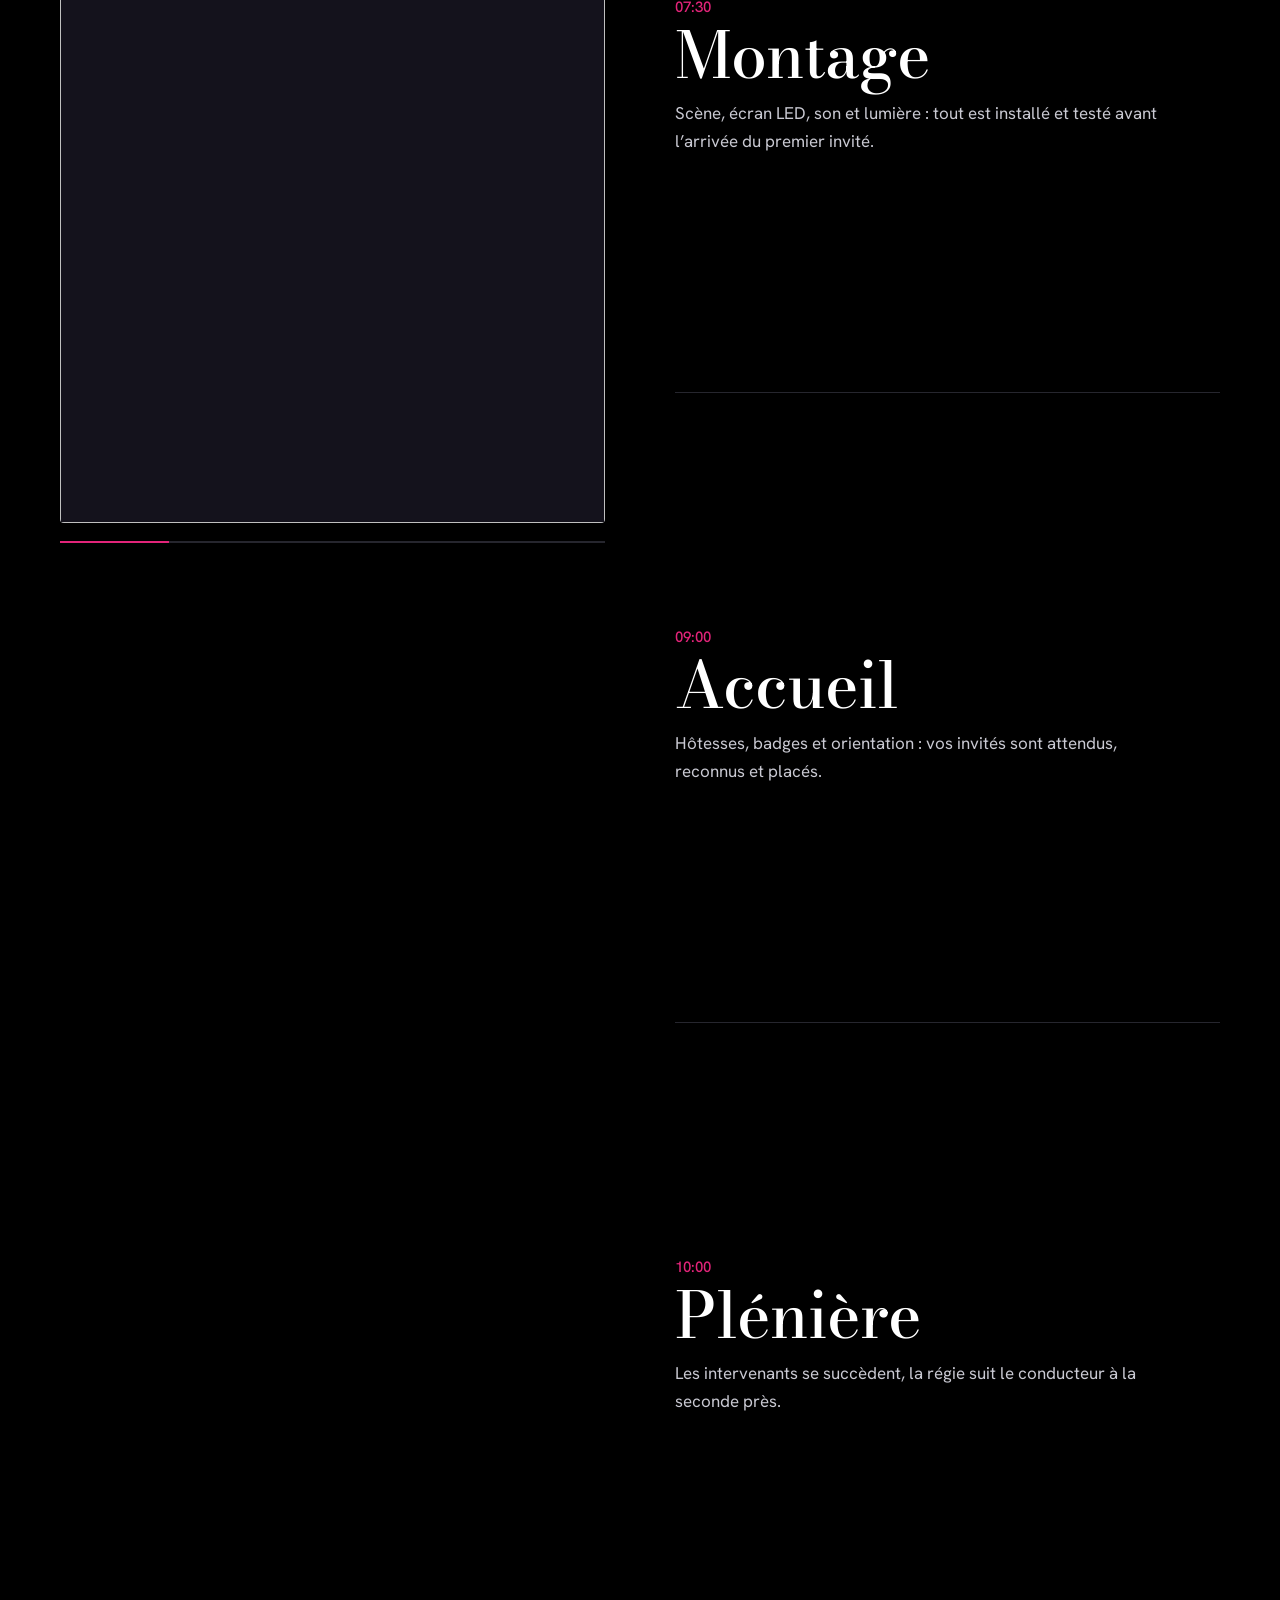
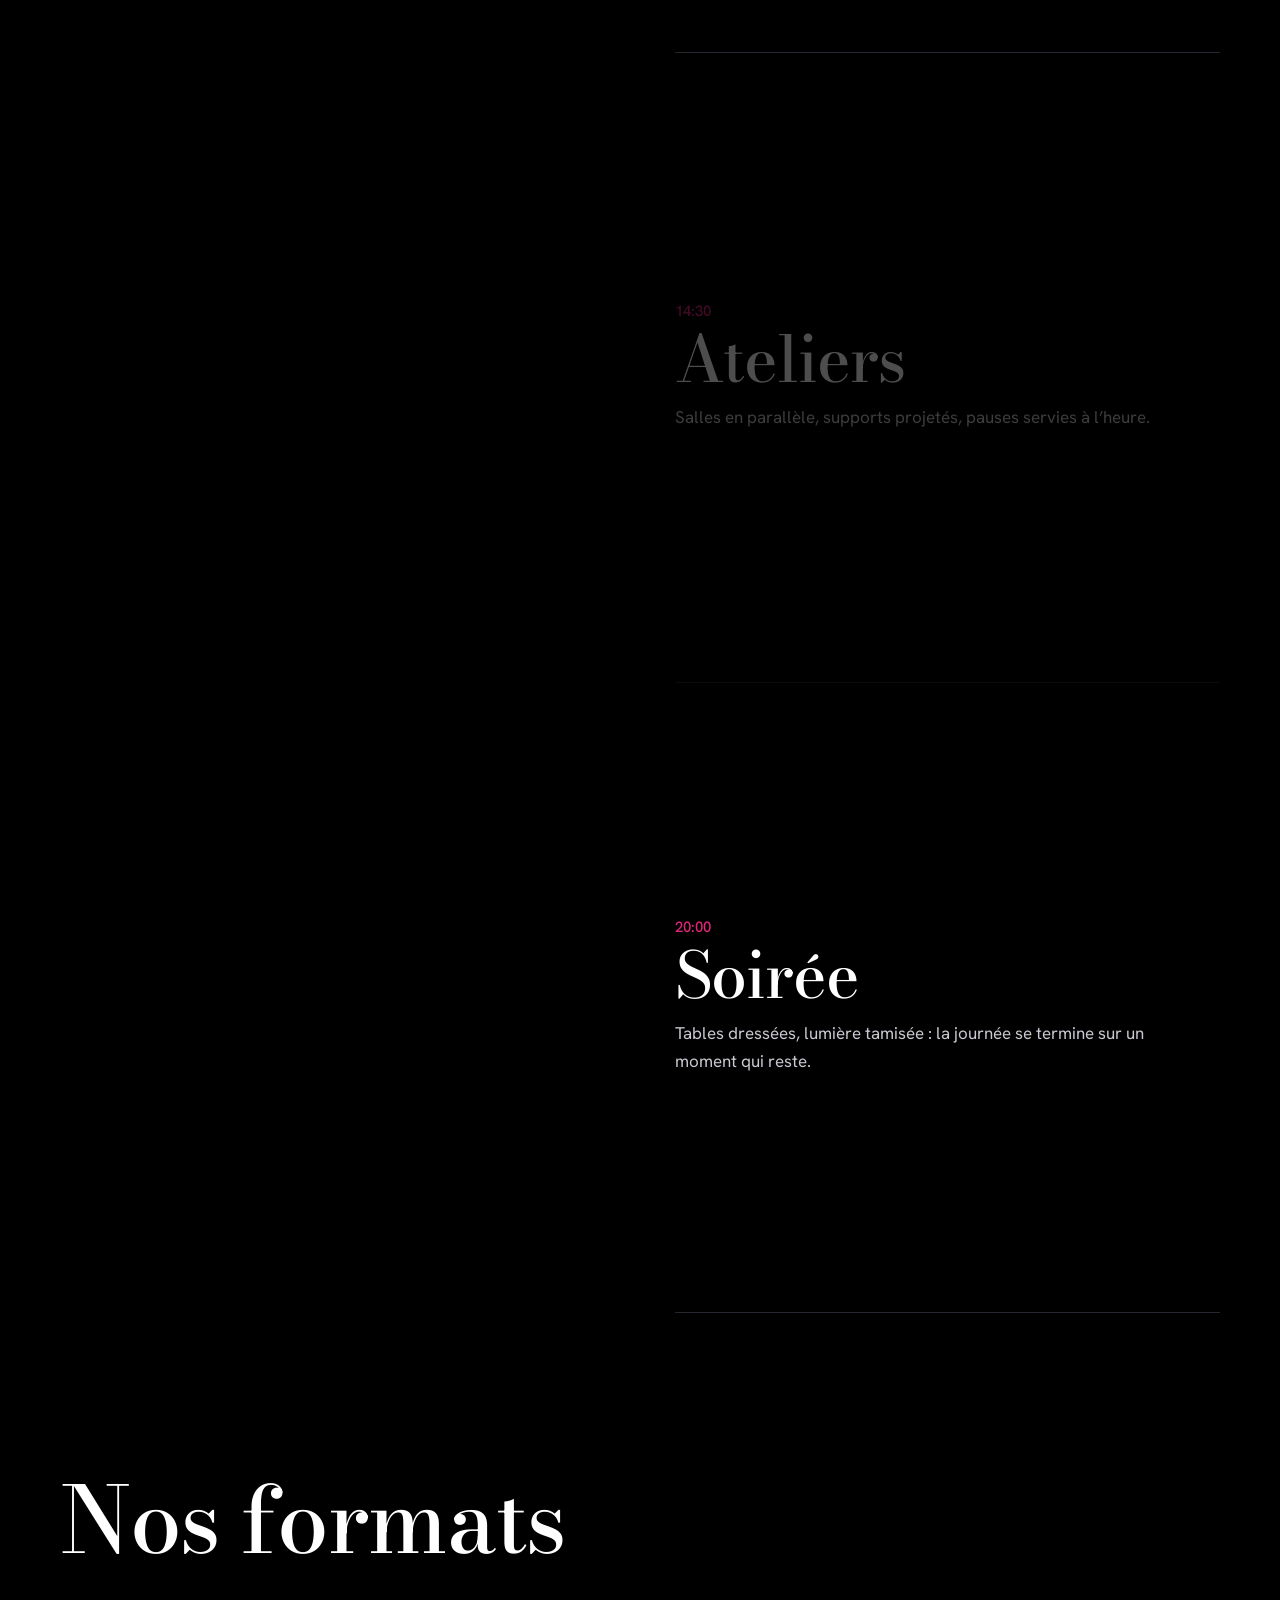
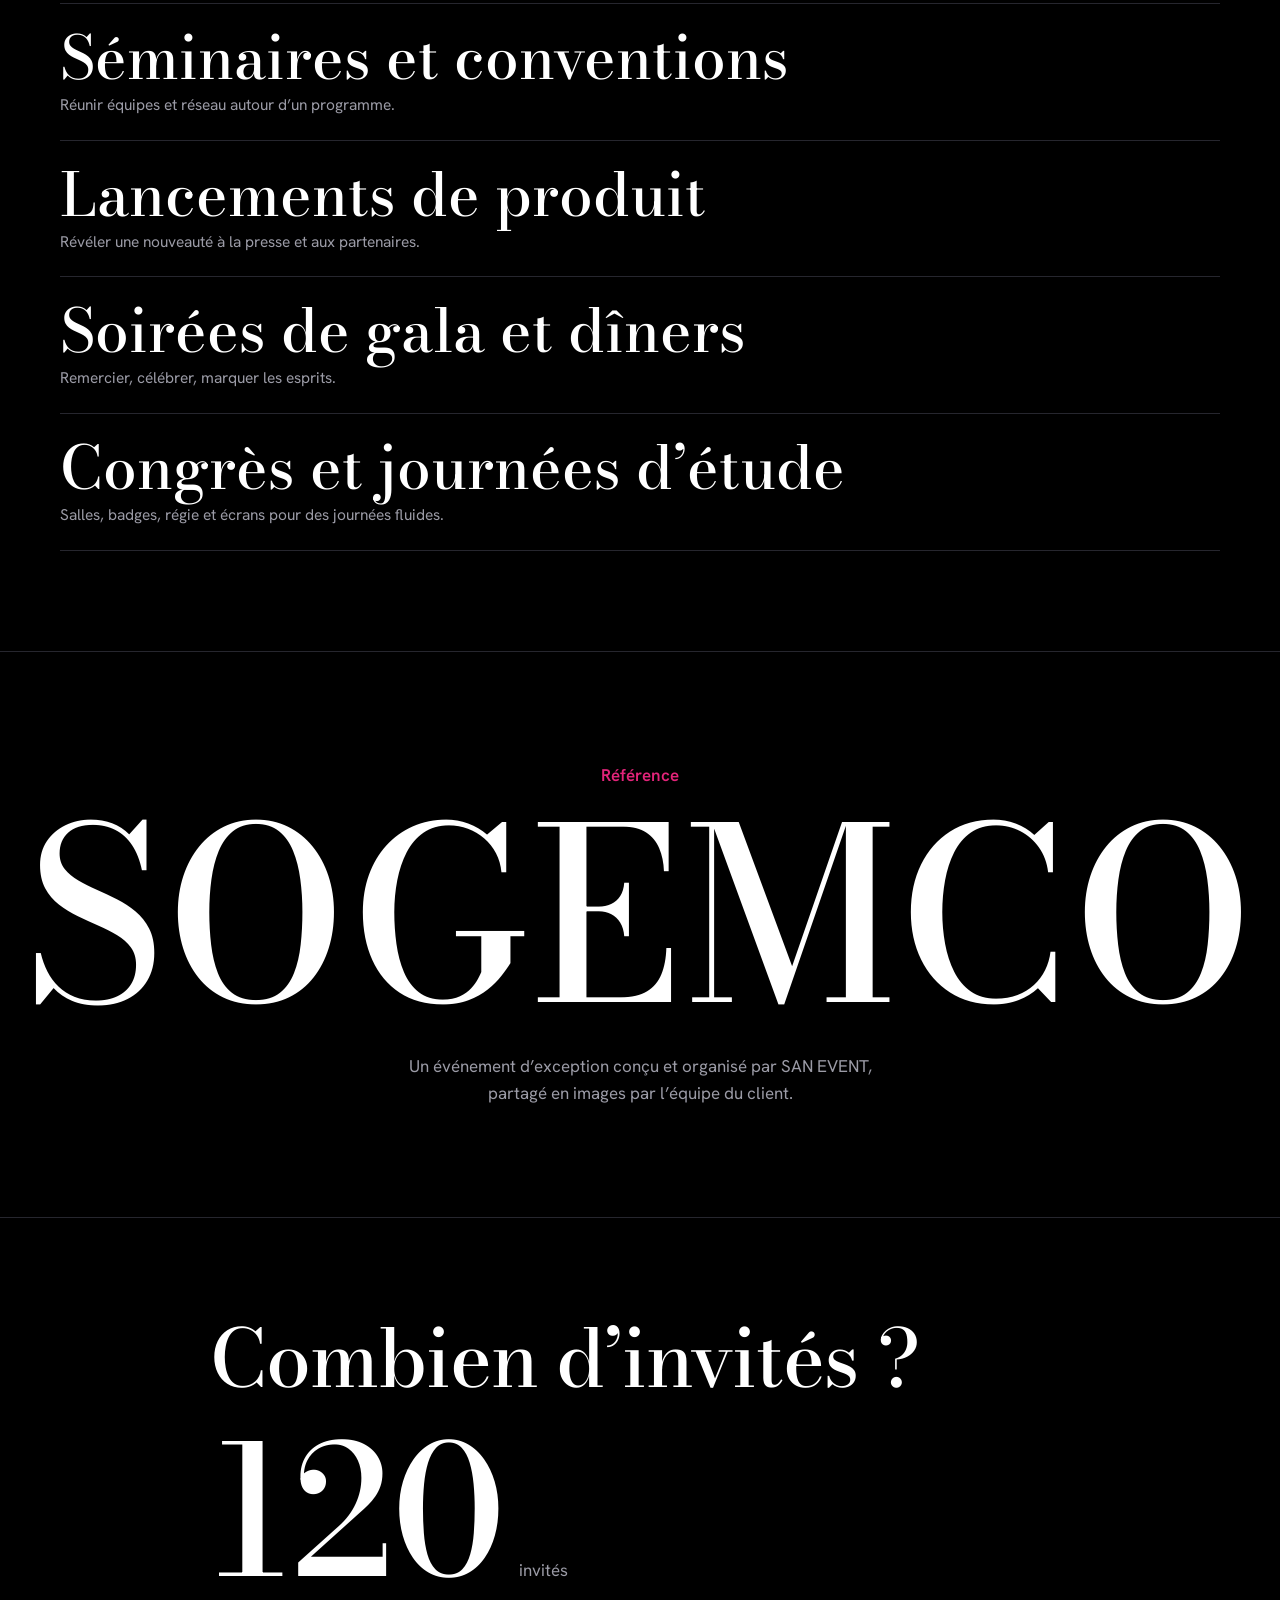
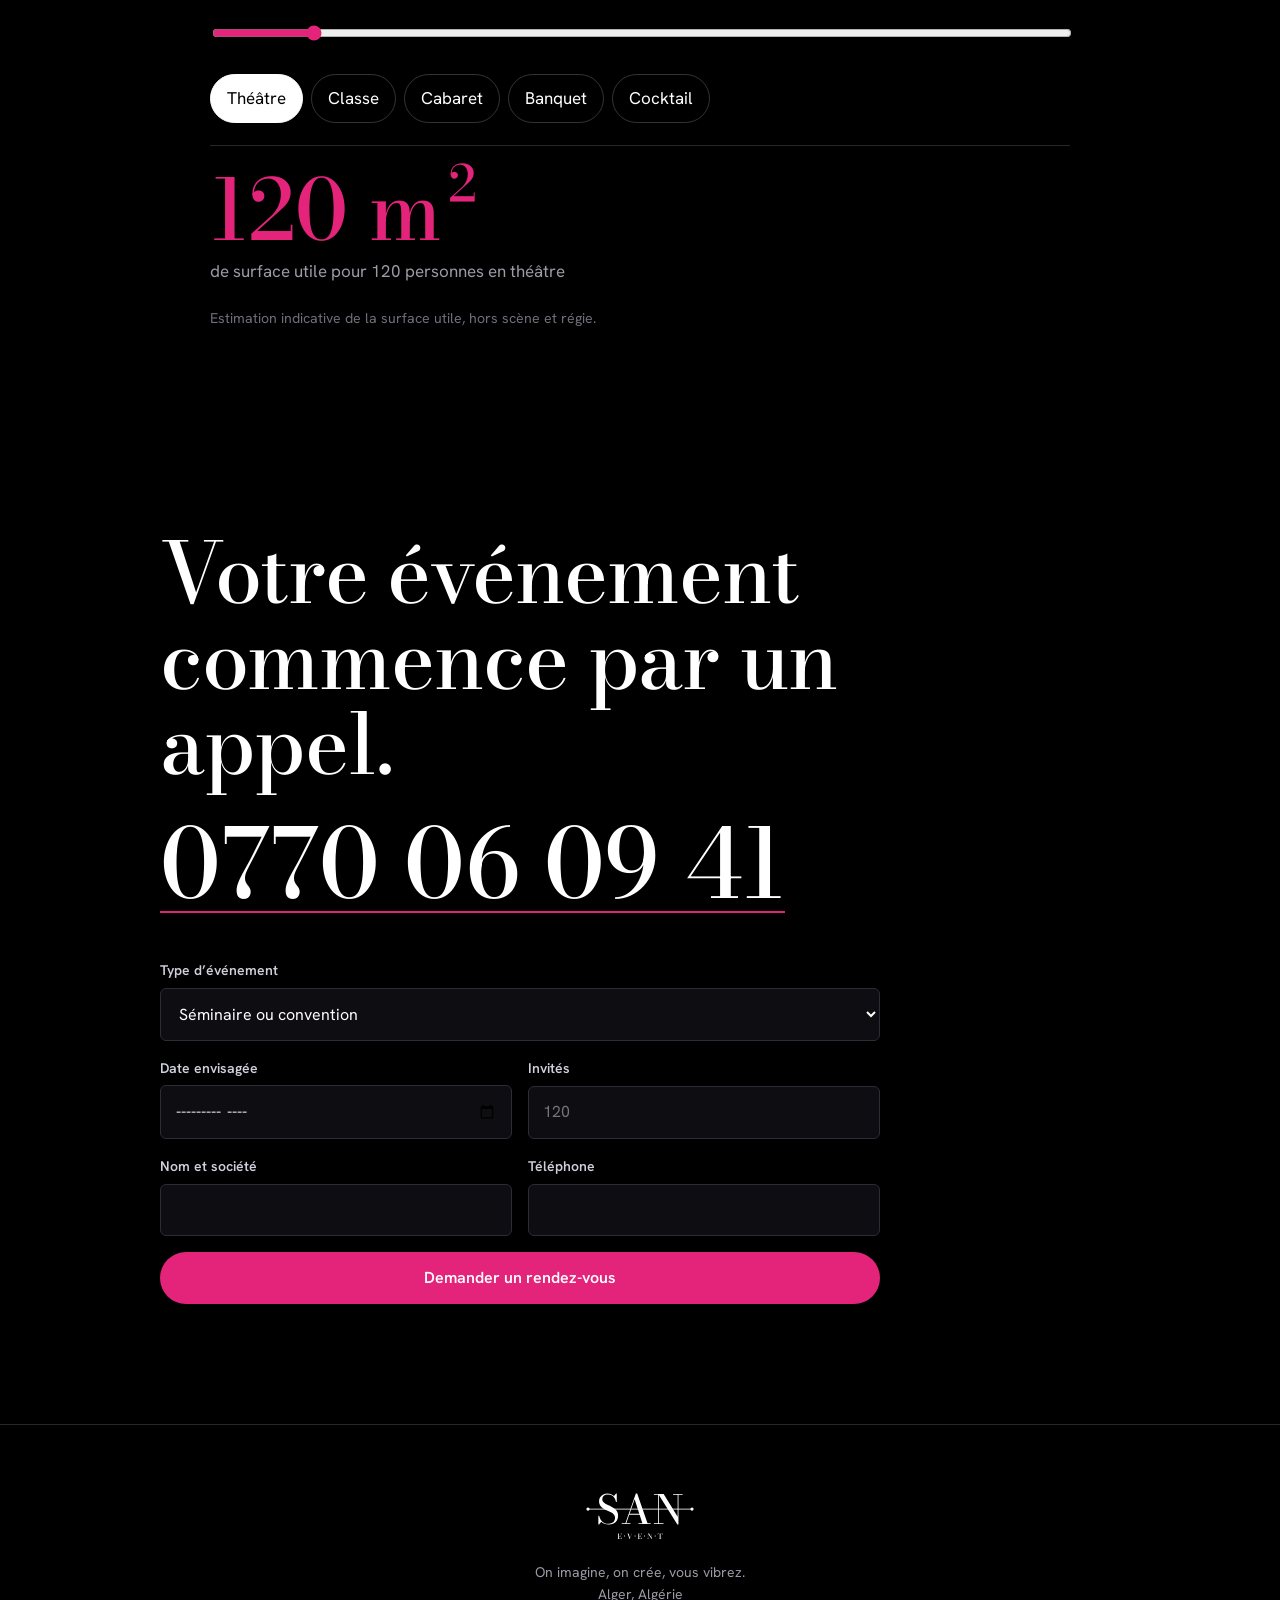
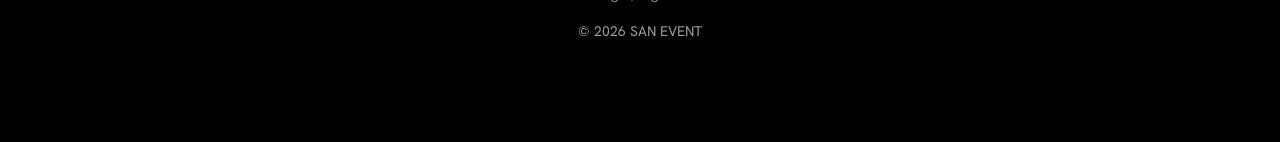
==== commit bc5ab050: "Nouvelle version moderne « Le jour J » : horloge et déroulé au défilement, formats avec aperçu photo" ====
--- a/v2/index.html
+++ b/v2/index.html
@@ -13,58 +13,88 @@
 </head>
 <body>
 <header class="bar">
-  <a href="#top" aria-label="SAN EVENT"><img src="../img/logo-clair.svg" alt="SAN EVENT" width="88" height="42"></a>
-  <a class="bar-cta" href="#rdv">Prendre rendez-vous</a>
+  <a href="#top" aria-label="SAN EVENT, haut de page"><img src="../img/logo-clair.svg" alt="SAN EVENT" width="88" height="42"></a>
+  <a class="bar-cta" href="#contact">Organiser un événement</a>
 </header>
+<main id="top">
+  <section class="hero">
+    <img class="hero-img" src="https://images.unsplash.com/photo-1531058020387-3be344556be6?auto=format&fit=crop&w=1400&q=72" srcset="https://images.unsplash.com/photo-1531058020387-3be344556be6?auto=format&fit=crop&w=700&q=72 700w, https://images.unsplash.com/photo-1531058020387-3be344556be6?auto=format&fit=crop&w=1400&q=72 1400w, https://images.unsplash.com/photo-1531058020387-3be344556be6?auto=format&fit=crop&w=2200&q=72 2200w" sizes="100vw" alt="Public dans une salle de conférence éclairée" decoding="async">
+    <div class="hero-in">
+      <h1 class="words" aria-label="On imagine, on crée, vous vibrez."><span>On imagine.</span><span>On crée.</span><span>Vous vibrez.</span></h1>
+      <p class="hero-sub">SAN EVENT conçoit et organise des événements professionnels sur mesure à Alger, de l’idée à la réalisation.</p>
+      <div class="hero-cta"><a class="btn-a" href="#contact">Organiser un événement</a><a class="btn-b" href="#jour-j">Voir le jour J</a></div>
+    </div>
+    <a class="scroll-hint" href="#jour-j" aria-label="Descendre vers le déroulé du jour J"><span></span></a>
+  </section>
 
-<main id="top">
-  <section class="hall" id="hall" data-state="off">
-    <div class="slats" aria-hidden="true"></div>
-    <div class="wall">
-      <div class="screen-in" id="screen"><img class="shot on" data-mood="convention" src="https://images.unsplash.com/photo-1769798643655-e0f10f62c3fd?auto=format&fit=crop&w=1400&q=72" srcset="https://images.unsplash.com/photo-1769798643655-e0f10f62c3fd?auto=format&fit=crop&w=800&q=72 800w, https://images.unsplash.com/photo-1769798643655-e0f10f62c3fd?auto=format&fit=crop&w=1400&q=72 1400w, https://images.unsplash.com/photo-1769798643655-e0f10f62c3fd?auto=format&fit=crop&w=2200&q=72 2200w" sizes="(min-width:1100px) 1100px, 100vw" alt="Séminaire devant un grand écran" decoding="async"><img class="shot" data-mood="lancement" src="https://images.unsplash.com/photo-1663668566893-7a4887f9a41d?auto=format&fit=crop&w=1400&q=72" srcset="https://images.unsplash.com/photo-1663668566893-7a4887f9a41d?auto=format&fit=crop&w=800&q=72 800w, https://images.unsplash.com/photo-1663668566893-7a4887f9a41d?auto=format&fit=crop&w=1400&q=72 1400w, https://images.unsplash.com/photo-1663668566893-7a4887f9a41d?auto=format&fit=crop&w=2200&q=72 2200w" sizes="(min-width:1100px) 1100px, 100vw" alt="Public devant une scène éclairée en bleu" decoding="async"><img class="shot" data-mood="gala" src="https://images.unsplash.com/photo-1768508950719-4d76978fdf44?auto=format&fit=crop&w=1400&q=72" srcset="https://images.unsplash.com/photo-1768508950719-4d76978fdf44?auto=format&fit=crop&w=800&q=72 800w, https://images.unsplash.com/photo-1768508950719-4d76978fdf44?auto=format&fit=crop&w=1400&q=72 1400w, https://images.unsplash.com/photo-1768508950719-4d76978fdf44?auto=format&fit=crop&w=2200&q=72 2200w" sizes="(min-width:1100px) 1100px, 100vw" alt="Dîner de gala aux centres de table fleuris" decoding="async"><img class="shot" data-mood="congres" src="https://images.unsplash.com/photo-1773828755374-0ee802d9f44b?auto=format&fit=crop&w=1400&q=72" srcset="https://images.unsplash.com/photo-1773828755374-0ee802d9f44b?auto=format&fit=crop&w=800&q=72 800w, https://images.unsplash.com/photo-1773828755374-0ee802d9f44b?auto=format&fit=crop&w=1400&q=72 1400w, https://images.unsplash.com/photo-1773828755374-0ee802d9f44b?auto=format&fit=crop&w=2200&q=72 2200w" sizes="(min-width:1100px) 1100px, 100vw" alt="Intervenant devant un auditorium plein" decoding="async"><div class="pixels" aria-hidden="true"></div></div>
-      <div class="flash" aria-hidden="true"></div>
-      <div class="led-text" aria-live="polite"><span id="ledLine"></span></div>
+  <section class="day" id="jour-j">
+    <div class="day-head">
+      <h2>Le jour J, minute par minute</h2>
+      <p>Ce que vos invités ne voient pas, c’est tout ce que nous avons préparé. Faites défiler la journée.</p>
+      <span class="validate">Déroulé type, à valider par l’administration de SAN EVENT</span>
     </div>
-    <div class="hall-copy">
-      <h1 class="sr">SAN EVENT, conception et organisation d’événements professionnels sur mesure</h1>
-      <p class="type" id="typed" aria-hidden="true"></p>
-      <button class="switch" id="switch" type="button"><span class="dot"></span><span id="switchLabel">Allumer la salle</span></button>
-      <div class="console" id="console" role="radiogroup" aria-label="Choisir une ambiance">
-        <button type="button" role="radio" aria-checked="true" data-mood="convention">Convention</button>
-        <button type="button" role="radio" aria-checked="false" data-mood="lancement">Lancement</button>
-        <button type="button" role="radio" aria-checked="false" data-mood="gala">Gala</button>
-        <button type="button" role="radio" aria-checked="false" data-mood="congres">Congrès</button>
+    <div class="day-grid">
+      <div class="day-sticky" aria-hidden="true">
+        <div class="clock"><span id="clockH">07</span><i>:</i><span id="clockM">30</span></div>
+        <div class="stack"><img class="st on" data-i="0" src="https://images.unsplash.com/photo-1560523160-c4ef2f0c61a9?auto=format&fit=crop&w=1400&q=72" srcset="https://images.unsplash.com/photo-1560523160-c4ef2f0c61a9?auto=format&fit=crop&w=800&q=72 800w, https://images.unsplash.com/photo-1560523160-c4ef2f0c61a9?auto=format&fit=crop&w=1400&q=72 1400w" sizes="50vw" alt="" decoding="async"><img class="st" data-i="1" src="https://images.unsplash.com/photo-1560439514-07abbb294a86?auto=format&fit=crop&w=1400&q=72" srcset="https://images.unsplash.com/photo-1560439514-07abbb294a86?auto=format&fit=crop&w=800&q=72 800w, https://images.unsplash.com/photo-1560439514-07abbb294a86?auto=format&fit=crop&w=1400&q=72 1400w" sizes="50vw" alt="" decoding="async"><img class="st" data-i="2" src="https://images.unsplash.com/photo-1773828755374-0ee802d9f44b?auto=format&fit=crop&w=1400&q=72" srcset="https://images.unsplash.com/photo-1773828755374-0ee802d9f44b?auto=format&fit=crop&w=800&q=72 800w, https://images.unsplash.com/photo-1773828755374-0ee802d9f44b?auto=format&fit=crop&w=1400&q=72 1400w" sizes="50vw" alt="" decoding="async"><img class="st" data-i="3" src="https://images.unsplash.com/photo-1769798643655-e0f10f62c3fd?auto=format&fit=crop&w=1400&q=72" srcset="https://images.unsplash.com/photo-1769798643655-e0f10f62c3fd?auto=format&fit=crop&w=800&q=72 800w, https://images.unsplash.com/photo-1769798643655-e0f10f62c3fd?auto=format&fit=crop&w=1400&q=72 1400w" sizes="50vw" alt="" decoding="async"><img class="st" data-i="4" src="https://images.unsplash.com/photo-1653821355736-0c2598d0a63e?auto=format&fit=crop&w=1400&q=72" srcset="https://images.unsplash.com/photo-1653821355736-0c2598d0a63e?auto=format&fit=crop&w=800&q=72 800w, https://images.unsplash.com/photo-1653821355736-0c2598d0a63e?auto=format&fit=crop&w=1400&q=72 1400w" sizes="50vw" alt="" decoding="async"></div>
+        <div class="progress"><b id="prog"></b></div>
+      </div>
+      <div class="day-list">
+      <article class="moment" data-time="07:30">
+        <figure class="m-photo"><img class="" src="https://images.unsplash.com/photo-1560523160-c4ef2f0c61a9?auto=format&fit=crop&w=1400&q=72" srcset="https://images.unsplash.com/photo-1560523160-c4ef2f0c61a9?auto=format&fit=crop&w=700&q=72 700w, https://images.unsplash.com/photo-1560523160-c4ef2f0c61a9?auto=format&fit=crop&w=1400&q=72 1400w, https://images.unsplash.com/photo-1560523160-c4ef2f0c61a9?auto=format&fit=crop&w=2200&q=72 2200w" sizes="(min-width:960px) 50vw, 100vw" alt="Salle vide prête à accueillir le public" loading="lazy" decoding="async"></figure>
+        <p class="m-time">07:30</p>
+        <h3>Montage</h3>
+        <p>Scène, écran LED, son et lumière : tout est installé et testé avant l’arrivée du premier invité.</p>
+      </article>
+      <article class="moment" data-time="09:00">
+        <figure class="m-photo"><img class="" src="https://images.unsplash.com/photo-1560439514-07abbb294a86?auto=format&fit=crop&w=1400&q=72" srcset="https://images.unsplash.com/photo-1560439514-07abbb294a86?auto=format&fit=crop&w=700&q=72 700w, https://images.unsplash.com/photo-1560439514-07abbb294a86?auto=format&fit=crop&w=1400&q=72 1400w, https://images.unsplash.com/photo-1560439514-07abbb294a86?auto=format&fit=crop&w=2200&q=72 2200w" sizes="(min-width:960px) 50vw, 100vw" alt="Hall d’accueil d’un centre de conférence" loading="lazy" decoding="async"></figure>
+        <p class="m-time">09:00</p>
+        <h3>Accueil</h3>
+        <p>Hôtesses, badges et orientation : vos invités sont attendus, reconnus et placés.</p>
+      </article>
+      <article class="moment" data-time="10:00">
+        <figure class="m-photo"><img class="" src="https://images.unsplash.com/photo-1773828755374-0ee802d9f44b?auto=format&fit=crop&w=1400&q=72" srcset="https://images.unsplash.com/photo-1773828755374-0ee802d9f44b?auto=format&fit=crop&w=700&q=72 700w, https://images.unsplash.com/photo-1773828755374-0ee802d9f44b?auto=format&fit=crop&w=1400&q=72 1400w, https://images.unsplash.com/photo-1773828755374-0ee802d9f44b?auto=format&fit=crop&w=2200&q=72 2200w" sizes="(min-width:960px) 50vw, 100vw" alt="Intervenant devant un auditorium plein" loading="lazy" decoding="async"></figure>
+        <p class="m-time">10:00</p>
+        <h3>Plénière</h3>
+        <p>Les intervenants se succèdent, la régie suit le conducteur à la seconde près.</p>
+      </article>
+      <article class="moment" data-time="14:30">
+        <figure class="m-photo"><img class="" src="https://images.unsplash.com/photo-1769798643655-e0f10f62c3fd?auto=format&fit=crop&w=1400&q=72" srcset="https://images.unsplash.com/photo-1769798643655-e0f10f62c3fd?auto=format&fit=crop&w=700&q=72 700w, https://images.unsplash.com/photo-1769798643655-e0f10f62c3fd?auto=format&fit=crop&w=1400&q=72 1400w, https://images.unsplash.com/photo-1769798643655-e0f10f62c3fd?auto=format&fit=crop&w=2200&q=72 2200w" sizes="(min-width:960px) 50vw, 100vw" alt="Participants devant un grand écran" loading="lazy" decoding="async"></figure>
+        <p class="m-time">14:30</p>
+        <h3>Ateliers</h3>
+        <p>Salles en parallèle, supports projetés, pauses servies à l’heure.</p>
+      </article>
+      <article class="moment" data-time="20:00">
+        <figure class="m-photo"><img class="" src="https://images.unsplash.com/photo-1653821355736-0c2598d0a63e?auto=format&fit=crop&w=1400&q=72" srcset="https://images.unsplash.com/photo-1653821355736-0c2598d0a63e?auto=format&fit=crop&w=700&q=72 700w, https://images.unsplash.com/photo-1653821355736-0c2598d0a63e?auto=format&fit=crop&w=1400&q=72 1400w, https://images.unsplash.com/photo-1653821355736-0c2598d0a63e?auto=format&fit=crop&w=2200&q=72 2200w" sizes="(min-width:960px) 50vw, 100vw" alt="Table de soirée dressée avec bougies et fleurs" loading="lazy" decoding="async"></figure>
+        <p class="m-time">20:00</p>
+        <h3>Soirée</h3>
+        <p>Tables dressées, lumière tamisée : la journée se termine sur un moment qui reste.</p>
+      </article>
       </div>
     </div>
   </section>
 
-
-
-  <section class="scene" id="scene" aria-live="polite">
-    <div class="scene-head">
-      <p class="scene-k" id="sceneK">Convention</p>
-      <h2 id="sceneT">Séminaires et conventions</h2>
-      <p id="sceneD">Plénières, ateliers, intervenants : un programme mis en scène, de l’accueil à la clôture.</p>
-    </div>
-    <ol class="scene-list" id="sceneL"></ol>
-    <div class="scene-foot"><span class="validate">Contenus à valider par l’administration de SAN EVENT</span><a class="go-link" href="#rdv" id="sceneC">Préparer votre convention</a></div>
+  <section class="formats">
+    <h2>Nos formats</h2>
+    <ul class="f-list">
+      <li><a href="#contact" data-img="https://images.unsplash.com/photo-1769798643655-e0f10f62c3fd?auto=format&fit=crop&w=900&q=72"><span class="f-n">Séminaires et conventions</span><span class="f-d">Réunir équipes et réseau autour d’un programme.</span><img class="f-thumb" src="https://images.unsplash.com/photo-1769798643655-e0f10f62c3fd?auto=format&fit=crop&w=700&q=72" alt="" loading="lazy" decoding="async"></a></li>
+      <li><a href="#contact" data-img="https://images.unsplash.com/photo-1663668566893-7a4887f9a41d?auto=format&fit=crop&w=900&q=72"><span class="f-n">Lancements de produit</span><span class="f-d">Révéler une nouveauté à la presse et aux partenaires.</span><img class="f-thumb" src="https://images.unsplash.com/photo-1663668566893-7a4887f9a41d?auto=format&fit=crop&w=700&q=72" alt="" loading="lazy" decoding="async"></a></li>
+      <li><a href="#contact" data-img="https://images.unsplash.com/photo-1653821355736-0c2598d0a63e?auto=format&fit=crop&w=900&q=72"><span class="f-n">Soirées de gala et dîners</span><span class="f-d">Remercier, célébrer, marquer les esprits.</span><img class="f-thumb" src="https://images.unsplash.com/photo-1653821355736-0c2598d0a63e?auto=format&fit=crop&w=700&q=72" alt="" loading="lazy" decoding="async"></a></li>
+      <li><a href="#contact" data-img="https://images.unsplash.com/photo-1773828755374-0ee802d9f44b?auto=format&fit=crop&w=900&q=72"><span class="f-n">Congrès et journées d’étude</span><span class="f-d">Salles, badges, régie et écrans pour des journées fluides.</span><img class="f-thumb" src="https://images.unsplash.com/photo-1773828755374-0ee802d9f44b?auto=format&fit=crop&w=700&q=72" alt="" loading="lazy" decoding="async"></a></li>
+    </ul>
+    <img class="f-float" id="fFloat" alt="" aria-hidden="true">
   </section>
 
-  <section class="manifest">
-    <p class="big">SAN EVENT conçoit et organise des événements professionnels sur mesure, alliant créativité, rigueur et excellence opérationnelle.</p>
-    <p class="small">De l’idée à la réalisation, nous créons des expériences impactantes, mémorables et parfaitement alignées avec vos objectifs.</p>
-  </section>
-
-  <section class="ref"><img class="ref-photo" src="https://images.unsplash.com/photo-1700514077430-3659e38eb5e7?auto=format&fit=crop&w=1600&q=72" alt="" loading="lazy" decoding="async">
-    <p class="kicker">Ils nous ont fait confiance</p>
-    <h2>SOGEMCO</h2>
-    <p>Un événement d’exception conçu et organisé par SAN EVENT, partagé en images par l’équipe du client.</p>
+  <section class="ref">
+    <p class="ref-k">Référence</p>
+    <p class="ref-big">SOGEMCO</p>
+    <p class="ref-t">Un événement d’exception conçu et organisé par SAN EVENT, partagé en images par l’équipe du client.</p>
   </section>
 
   <section class="sizer">
-    <div class="head"><h2>Combien seront-ils ?</h2><p>Glissez pour estimer la surface utile de la salle.</p></div>
+    <h2>Combien d’invités ?</h2>
     <div class="calc" data-calc>
-      <div class="paxv" data-paxv>120</div>
+      <div class="pax-row"><div class="paxv" data-paxv>120</div><span>invités</span></div>
       <input type="range" name="pax" min="10" max="1000" step="10" value="120" aria-label="Nombre d’invités">
       <div class="dispo" role="radiogroup" aria-label="Disposition">
         <input type="radio" id="e1" name="dispo" value="theatre" checked><label for="e1">Théâtre</label>
@@ -74,23 +104,22 @@
         <input type="radio" id="e5" name="dispo" value="cocktail"><label for="e5">Cocktail</label>
       </div>
       <div class="out" data-out aria-live="polite"></div>
-      <small>Estimation indicative, hors scène, régie et buffet.</small>
+      <small>Estimation indicative de la surface utile, hors scène et régie.</small>
     </div>
   </section>
 
-  <section class="rdv" id="rdv">
-    <div class="head"><h2>Votre prochain événement commence ici</h2><p>Un rendez-vous pour cadrer le projet, puis une première proposition.</p></div>
+  <section class="contact" id="contact">
+    <h2>Votre événement commence par un appel.</h2>
+    <a class="phone" href="tel:+213770060941">0770 06 09 41</a>
     <form class="form" data-fake novalidate>
-      <label>Type d’événement<select name="type"><option>Séminaire ou convention</option><option>Lancement de produit</option><option>Soirée de gala</option><option>Congrès ou journée d’étude</option><option>Autre</option></select></label>
+      <label>Type d’événement<select name="type"><option>Séminaire ou convention</option><option>Lancement de produit</option><option>Soirée de gala ou dîner</option><option>Congrès ou journée d’étude</option><option>Autre</option></select></label>
       <div class="row"><label>Date envisagée<input type="month" name="date"></label><label>Invités<input type="number" name="pax" min="5" placeholder="120"></label></div>
       <div class="row"><label>Nom et société<input type="text" name="nom" autocomplete="organization"></label><label>Téléphone<input type="tel" name="tel" autocomplete="tel"></label></div>
-      <button class="go" type="submit">Envoyer ma demande de rendez-vous</button>
+      <button class="btn-a" type="submit">Demander un rendez-vous</button>
       <p class="form-ok" hidden>Demande envoyée. L’équipe SAN EVENT vous rappelle. Démonstration : aucune donnée n’est enregistrée.</p>
     </form>
-    <a class="phone" href="tel:+213770060941">0770 06 09 41</a>
   </section>
 </main>
-
 <footer class="foot">
   <img src="../img/logo-clair.svg" alt="SAN EVENT" width="120" height="58">
   <p>On imagine, on crée, vous vibrez.<br>Alger, Algérie</p>
@@ -99,4 +128,4 @@
 <script src="../js/common.js"></script>
 <script src="v2.js"></script>
 </body>
-</html>
+</html>
--- a/v2/v2.css
+++ b/v2/v2.css
@@ -1,108 +1,118 @@
-:root{--ink:#000;--led1:#1E2FD8;--led2:#38B6FF;--led3:#9EE6FF;--warm:#FFE7C4;--mute:#9a9aa6}
-html{background:#000}
+:root{--ink:#000;--paper:#fff;--accent:#E3247A;--mute:#9b9ba6;--line:#26262e}
+html{background:#000;scroll-behavior:smooth}
 body{background:#000;color:#fff;font:400 17px/1.6 "Hanken Grotesk",system-ui,sans-serif}
-h1,h2,h3{font-family:"Bodoni Moda",Didot,serif;font-weight:500;margin:0;line-height:1.05;letter-spacing:-.01em}
-.sr{position:absolute;width:1px;height:1px;overflow:hidden;clip:rect(0 0 0 0);white-space:nowrap}
-.bar{position:fixed;top:0;left:0;right:0;z-index:60;display:flex;justify-content:space-between;align-items:center;padding:calc(12px + env(safe-area-inset-top,0px)) 18px 12px;background:linear-gradient(#000c,#0000)}
+h1,h2,h3{font-family:"Bodoni Moda",Didot,serif;font-weight:500;margin:0;line-height:1.02;letter-spacing:-.015em}
+.bar{position:fixed;top:0;left:0;right:0;z-index:60;display:flex;justify-content:space-between;align-items:center;padding:calc(12px + env(safe-area-inset-top,0px)) 18px 12px;transition:background .3s}
+.bar.solid{background:rgba(0,0,0,.82);backdrop-filter:blur(10px);-webkit-backdrop-filter:blur(10px)}
 .bar img{height:40px;width:auto}
-.bar-cta{color:#fff;text-decoration:none;font:600 14px/1 "Hanken Grotesk";padding:12px 16px;border:1px solid #ffffff55;border-radius:999px}
-/* salle */
-.hall{position:relative;min-height:100svh;display:grid;grid-template-columns:minmax(0,1fr);grid-template-rows:auto 1fr;padding:96px 16px 70px;overflow:hidden;background:radial-gradient(120% 60% at 50% 38%,#0a0d24 0%,#000 60%)}
-.hall::after{content:"";position:absolute;inset:0;background:radial-gradient(60% 45% at 50% 34%,var(--glow,#1E2FD8),transparent 70%);opacity:0;transition:opacity 1.6s ease,background .8s;pointer-events:none}
-.hall[data-state=on]::after{opacity:.38}
-.slats{position:absolute;inset:0 0 auto;height:70px;background:repeating-linear-gradient(115deg,transparent 0 46px,rgba(255,231,196,.0) 46px 49px);transition:background 1s}
-.hall[data-state=on] .slats{background:repeating-linear-gradient(115deg,transparent 0 46px,rgba(255,231,196,.8) 46px 48px);filter:drop-shadow(0 0 6px #ffe7c4aa)}
-.wall{position:relative;z-index:1;width:min(1100px,100%,calc((100svh - 420px) * 1.7778));margin:0 auto;aspect-ratio:16/9;background:#03040c;border:6px solid #0b0b0f;box-shadow:0 0 0 1px #1c1c26,0 40px 80px -20px #000}
-.wall canvas{position:absolute;inset:0;width:100%;height:100%}
-.led-text{position:absolute;inset:9% 0 auto;text-align:center;font:400 italic clamp(20px,4.6vw,46px)/1.1 "Bodoni Moda",serif;color:#fff;text-shadow:0 0 18px rgba(0,0,0,.9);opacity:0;transition:opacity .8s}
-.hall[data-state=on] .led-text{opacity:1}
-.hall-copy{position:relative;z-index:2;display:grid;justify-items:center;align-content:start;gap:18px;padding-top:26px;text-align:center}
-.type{min-height:1.1em;margin:0;font:500 clamp(40px,11vw,88px)/1 "Bodoni Moda",serif;letter-spacing:-.02em}
-.type .c{display:inline-block;width:.06em;height:.8em;margin-left:.06em;background:#fff;vertical-align:-.05em;animation:caret 1s steps(1) infinite}
-@keyframes caret{50%{opacity:0}}
-.switch{display:inline-flex;align-items:center;gap:12px;min-height:52px;padding:14px 24px;border-radius:999px;border:1px solid #fff;background:#fff;color:#000;font:600 16px/1 "Hanken Grotesk";cursor:pointer;transition:.3s}
-.switch .dot{width:12px;height:12px;border-radius:50%;background:#000;box-shadow:0 0 0 3px #00000022}
-.hall[data-state=on] .switch{background:transparent;color:#fff;border-color:#ffffff55}
-.hall[data-state=on] .switch .dot{background:var(--led2);box-shadow:0 0 14px var(--led2)}
-.console{display:flex;flex-wrap:wrap;justify-content:center;gap:8px;opacity:.55;transition:opacity .6s}
-.hall[data-state=on] .console{opacity:1}
-.console button{min-height:44px;padding:10px 16px;border-radius:999px;border:1px solid #ffffff33;background:#ffffff0d;color:#fff;font:500 14.5px/1 "Hanken Grotesk";cursor:pointer}
-.console button[aria-checked=true]{background:#fff;color:#000;border-color:#fff}
-/* manifeste */
-.manifest{padding:60px 20px 110px;border-top:1px solid #1d1d28;max-width:1100px;margin:0 auto}
-.manifest .big{font:400 clamp(28px,6.4vw,58px)/1.18 "Bodoni Moda",serif;margin:0 0 30px}
-.manifest .small{color:var(--mute);max-width:34em;margin:0;font-size:18px}
-.head{display:grid;gap:14px;margin-bottom:34px}
-.head h2{font-size:clamp(36px,8vw,68px)}
-.head p{color:var(--mute);margin:0}
+.bar-cta{color:#fff;text-decoration:none;font:600 14px/1 "Hanken Grotesk";padding:12px 16px;border:1px solid #ffffff66;border-radius:999px}
+.btn-a,.btn-b{display:inline-flex;align-items:center;justify-content:center;min-height:52px;padding:14px 24px;border-radius:999px;font:600 16px/1 "Hanken Grotesk";text-decoration:none;cursor:pointer;border:0}
+.btn-a{background:var(--accent);color:#fff}
+.btn-b{background:transparent;color:#fff;border:1px solid #ffffff66}
+/* hero */
+.hero{position:relative;min-height:100svh;display:grid;align-items:end;overflow:hidden;background:#0b0816}
+.hero-img{position:absolute;inset:0;width:100%;height:100%;object-fit:cover;transform:scale(1.12);animation:heroIn 2.4s cubic-bezier(.2,.7,.2,1) forwards}
+@keyframes heroIn{to{transform:scale(1)}}
+.hero::after{content:"";position:absolute;inset:0;background:linear-gradient(180deg,rgba(0,0,0,.25) 0%,rgba(0,0,0,.1) 35%,rgba(0,0,0,.88) 100%)}
+.hero-in{position:relative;z-index:2;padding:0 20px 92px;width:min(1200px,100%);margin:0 auto}
+.words{display:grid;font-size:clamp(58px,15vw,170px);line-height:.95}
+.words span{display:block;opacity:0;transform:translateY(40%);animation:up .9s cubic-bezier(.2,.7,.2,1) forwards}
+.words span:nth-child(2){animation-delay:.35s}
+.words span:nth-child(3){animation-delay:.7s;font-style:italic;color:#fff}
+@keyframes up{to{opacity:1;transform:none}}
+.hero-sub{max-width:30em;color:#d9d9e0;margin:26px 0 24px;font-size:18px;opacity:0;animation:up .8s 1.1s forwards}
+.hero-cta{display:flex;flex-wrap:wrap;gap:10px;opacity:0;animation:up .8s 1.3s forwards}
+.scroll-hint{position:absolute;z-index:2;right:22px;bottom:96px;width:26px;height:42px;border:1.5px solid #ffffff88;border-radius:14px}
+.scroll-hint span{position:absolute;left:50%;top:8px;width:4px;height:8px;margin-left:-2px;border-radius:2px;background:#fff;animation:sh 1.6s infinite}
+@keyframes sh{to{transform:translateY(14px);opacity:0}}
+@media(prefers-reduced-motion:reduce){.hero-img,.words span,.hero-sub,.hero-cta{animation:none;opacity:1;transform:none}.scroll-hint span{animation:none}}
+/* jour J */
+.day{padding:110px 20px 60px;width:min(1200px,100%);margin:0 auto}
+.day-head{display:grid;gap:16px;justify-items:start;margin-bottom:46px}
+.day-head h2{font-size:clamp(40px,9vw,92px);max-width:9em}
+.day-head p{color:var(--mute);max-width:32em;margin:0;font-size:18px}
+.day-sticky{position:sticky;top:64px;z-index:5;background:#000;padding:10px 0 12px;margin:0 -20px;padding-inline:20px;display:flex;align-items:center;gap:16px;border-bottom:1px solid var(--line)}
+.clock{font:500 44px/1 "Bodoni Moda",serif;font-variant-numeric:lining-nums tabular-nums;display:flex;align-items:baseline}
+.clock span{display:inline-block;min-width:1.15em;text-align:center}
+.clock span.tick{animation:tick .45s cubic-bezier(.2,.7,.2,1)}
+@keyframes tick{from{transform:translateY(-35%);opacity:0}to{transform:none;opacity:1}}
+.clock i{font-style:normal;color:var(--accent);padding:0 2px;animation:blinkc 1s steps(1) infinite}
+@keyframes blinkc{50%{opacity:.25}}
+.stack{display:none}
+.progress{flex:1;height:2px;background:var(--line);position:relative}
+.progress b{position:absolute;left:0;top:0;bottom:0;width:100%;transform-origin:0 50%;transform:scaleX(0);background:var(--accent);transition:transform .3s}
+.moment{padding:38px 0;border-bottom:1px solid var(--line)}
+.m-photo{margin:0 0 20px;aspect-ratio:4/3;overflow:hidden;border-radius:4px;background:#14121c}
+.m-photo img{width:100%;height:100%;object-fit:cover}
+.m-time{margin:0;color:var(--accent);font:500 15px/1 "Hanken Grotesk";font-variant-numeric:tabular-nums}
+.moment h3{font-size:clamp(36px,8vw,64px);margin:8px 0 12px}
+.moment p:last-child{color:#c9c9d2;margin:0;max-width:30em}
+@media(min-width:960px){
+  .day-grid{display:grid;grid-template-columns:1fr 1fr;gap:70px}
+  .day-sticky{position:sticky;top:90px;height:calc(100vh - 120px);margin:0;padding:0;border:0;display:grid;grid-template-rows:auto 1fr auto;align-items:stretch;gap:18px;background:none}
+  .clock{font-size:110px}
+  .stack{display:block;position:relative;border-radius:4px;overflow:hidden;background:#14121c}
+  .st{position:absolute;inset:0;width:100%;height:100%;object-fit:cover;opacity:0;transform:scale(1.05);transition:opacity .8s,transform 1.6s}
+  .st.on{opacity:1;transform:none}
+  .progress{flex:none}
+  .moment{min-height:70vh;display:flex;flex-direction:column;justify-content:center;opacity:.3;transition:opacity .5s}
+  .moment.on{opacity:1}
+  .m-photo{display:none}
+}
+/* formats */
+.formats{position:relative;padding:100px 20px;width:min(1200px,100%);margin:0 auto}
+.formats h2{font-size:clamp(40px,9vw,92px);margin-bottom:36px}
+.f-list{list-style:none;margin:0;padding:0;border-top:1px solid var(--line)}
+.f-list a{display:grid;grid-template-columns:1fr 88px;gap:4px 16px;align-items:center;padding:22px 0;border-bottom:1px solid var(--line);text-decoration:none;color:#fff}
+.f-n{font:500 clamp(28px,6vw,60px)/1.05 "Bodoni Moda",serif;transition:transform .35s,color .35s}
+.f-d{grid-column:1;color:var(--mute);font-size:15.5px}
+.f-thumb{grid-row:1/3;grid-column:2;width:88px;height:88px;object-fit:cover;border-radius:4px;background:#14121c}
+.f-float{display:none}
+@media(hover:hover) and (min-width:960px){
+  .f-list a{grid-template-columns:1fr auto}
+  .f-thumb{display:none}
+  .f-list a:hover .f-n{transform:translateX(18px);color:var(--accent)}
+  .f-float{display:block;position:fixed;left:0;top:0;width:300px;height:210px;object-fit:cover;border-radius:4px;pointer-events:none;z-index:40;opacity:0;transform:translate(-50%,-50%) scale(.85);transition:opacity .25s,transform .25s}
+  .f-float.on{opacity:1}
+}
 /* référence */
-.ref{max-width:1100px;margin:0 auto;padding:100px 20px;border-top:1px solid #1d1d28;border-bottom:1px solid #1d1d28;text-align:center}
-.ref .kicker{color:var(--led2);margin:0 0 14px;font-weight:500}
-.ref h2{font-size:clamp(64px,18vw,180px);letter-spacing:.02em}
-.ref p:last-child{color:var(--mute);max-width:30em;margin:20px auto 0}
-/* calcul */
-.sizer,.rdv{max-width:1100px;margin:0 auto;padding:100px 20px}
+.ref{padding:110px 20px;text-align:center;border-top:1px solid var(--line);border-bottom:1px solid var(--line);overflow:hidden}
+.ref-k{color:var(--accent);margin:0 0 6px;font-weight:600}
+.ref-big{font:500 clamp(72px,21vw,240px)/1 "Bodoni Moda",serif;margin:0;letter-spacing:.01em}
+.ref-t{color:var(--mute);max-width:30em;margin:18px auto 0}
+/* simulateur */
+.sizer{padding:100px 20px;width:min(900px,100%);margin:0 auto}
+.sizer h2{font-size:clamp(40px,9vw,80px);margin-bottom:30px}
 .calc{display:grid;gap:22px}
-.paxv{font:500 clamp(90px,26vw,220px)/.9 "Bodoni Moda",serif;color:#fff}
-.calc input[type=range]{width:100%;accent-color:var(--led2);height:34px}
+.pax-row{display:flex;align-items:baseline;gap:14px}
+.pax-row span{color:var(--mute)}
+.paxv{font:500 clamp(84px,22vw,180px)/.9 "Bodoni Moda",serif}
+.calc input[type=range]{width:100%;accent-color:var(--accent);height:34px}
 .dispo{display:flex;flex-wrap:wrap;gap:8px}
 .dispo input{position:absolute;opacity:0}
-.dispo label{min-height:44px;display:flex;align-items:center;padding:10px 16px;border:1px solid #ffffff33;border-radius:999px;cursor:pointer;font-size:15px}
-.dispo input:checked+label{background:var(--led2);border-color:var(--led2);color:#000}
-.dispo input:focus-visible+label{outline:2px solid #fff;outline-offset:2px}
-.out{display:grid;gap:6px;border-top:1px solid #1d1d28;padding-top:22px}
-.out strong{font:500 clamp(46px,11vw,84px)/1 "Bodoni Moda",serif;color:var(--led3)}
+.dispo label{min-height:44px;display:flex;align-items:center;padding:10px 16px;border:1px solid #ffffff33;border-radius:999px;cursor:pointer}
+.dispo input:checked+label{background:#fff;color:#000;border-color:#fff}
+.dispo input:focus-visible+label{outline:2px solid var(--accent);outline-offset:2px}
+.out{display:grid;gap:6px;border-top:1px solid var(--line);padding-top:22px}
+.out strong{font:500 clamp(46px,11vw,84px)/1 "Bodoni Moda",serif;color:var(--accent)}
 .out span{color:var(--mute)}
 .calc small{color:#6f6f7b}
-/* rdv */
+/* contact */
+.contact{padding:100px 20px 120px;width:min(1000px,100%);margin:0 auto}
+.contact h2{font-size:clamp(40px,9vw,84px);max-width:11em}
+.phone{display:inline-block;margin:28px 0 46px;color:#fff;text-decoration:none;font:500 clamp(42px,11vw,96px)/1 "Bodoni Moda",serif;border-bottom:2px solid var(--accent)}
 .form{display:grid;gap:16px;max-width:720px}
 .form label{display:grid;gap:6px;font-size:14px;font-weight:600;color:#cfd0dc}
-.form input,.form select{font:400 16px/1.4 "Hanken Grotesk";padding:14px;background:#0b0b12;color:#fff;border:1px solid #2a2a38;border-radius:6px;width:100%}
+.form input,.form select{font:400 16px/1.4 "Hanken Grotesk";padding:14px;background:#0d0d12;color:#fff;border:1px solid #2c2c36;border-radius:6px;width:100%}
 .form .row{display:grid;gap:16px}
 @media(min-width:640px){.form .row{grid-template-columns:1fr 1fr}}
-.go{min-height:54px;border:0;border-radius:999px;background:var(--led1);color:#fff;font:600 16px/1 "Hanken Grotesk";cursor:pointer;box-shadow:0 0 30px #1E2FD866}
-.form-ok{background:#0d1440;border:1px solid #2a3aa8;padding:14px;border-radius:6px;color:#d6dbff;margin:0}
-.phone{display:inline-block;margin-top:44px;color:#fff;text-decoration:none;font:500 clamp(40px,10vw,84px)/1 "Bodoni Moda",serif;border-bottom:1px solid #ffffff44}
-.foot{padding:60px 20px 40px;text-align:center;color:var(--mute);font-size:14px;border-top:1px solid #1d1d28}
+.form-ok{background:#2a0b19;border:1px solid #7a1c45;padding:14px;border-radius:6px;color:#ffd6e7;margin:0}
+.foot{padding:60px 20px 40px;text-align:center;color:var(--mute);font-size:14px;border-top:1px solid var(--line)}
 .foot img{height:58px;width:auto;margin:0 auto 18px}
-@media(min-width:960px){.hall{padding-top:100px}.manifest{padding:160px 20px}}
-@media(prefers-reduced-motion:reduce){.type .c{animation:none}}
-@media(max-width:700px){.wall{aspect-ratio:4/3}}
+/* apparition au défilement */
+.rv{opacity:0;transform:translateY(24px);transition:opacity .8s,transform .8s cubic-bezier(.2,.7,.2,1)}
+.rv.in{opacity:1;transform:none}
+@media(prefers-reduced-motion:reduce){.rv{opacity:1;transform:none}}
 
-/* écran LED : photos réelles, allumage */
-.screen-in{position:absolute;inset:0;overflow:hidden;transform:scaleY(.004);opacity:0;transition:transform .7s cubic-bezier(.7,0,.2,1),opacity .2s}
-.hall[data-state=on] .screen-in{transform:scaleY(1);opacity:1;transition:transform .9s cubic-bezier(.7,0,.2,1) .15s,opacity .15s}
-.shot{position:absolute;inset:0;width:100%;height:100%;object-fit:cover;opacity:0;transform:scale(1.06);transition:opacity .9s ease,transform 8s ease-out;filter:saturate(1.15) contrast(1.05)}
-.shot.on{opacity:1;transform:scale(1)}
-.pixels{position:absolute;inset:0;background:radial-gradient(circle,rgba(0,0,0,0) 55%,rgba(0,0,0,.22) 56%) 0 0/3px 3px;mix-blend-mode:multiply;pointer-events:none}
-.screen-in::after{content:"";position:absolute;inset:0;background:linear-gradient(180deg,rgba(0,0,0,.05),rgba(0,0,0,.45));pointer-events:none}
-.flash{position:absolute;left:0;right:0;top:50%;height:2px;margin-top:-1px;background:#fff;box-shadow:0 0 18px 4px var(--glow,#2C3BFF);opacity:0;pointer-events:none}
-.hall[data-state=on] .flash{animation:flash .9s ease-out}
-@keyframes flash{0%{opacity:0;transform:scaleX(0)}25%{opacity:1;transform:scaleX(1)}100%{opacity:0;transform:scaleX(1)}}
-.hall.blink .screen-in{animation:blink .35s}
-@keyframes blink{40%{filter:brightness(1.8)}}
-.led-text{z-index:2}
-.wall{background:#020205}
-.wall::after{content:"";position:absolute;inset:-6px;box-shadow:0 0 0 0 transparent;transition:box-shadow 1s;pointer-events:none}
-.hall[data-state=on] .wall::after{box-shadow:0 0 90px -10px var(--glow,#2C3BFF)}
-/* panneau piloté par la console */
-.scene{max-width:1100px;margin:0 auto;padding:30px 20px 100px;display:grid;gap:34px}
-.scene-k{margin:0 0 10px;color:var(--accent,#3EE0F5);font-weight:600;transition:color .6s}
-.scene h2{font-size:clamp(40px,9vw,80px)}
-.scene-head p:last-child{color:var(--mute);max-width:32em;margin:18px 0 0;font-size:18px}
-.scene-list{list-style:none;margin:0;padding:0;display:grid;gap:0;border-top:1px solid #23232f}
-.scene-list li{display:grid;gap:6px;padding:22px 0;border-bottom:1px solid #23232f}
-.scene-list strong{font:500 26px/1.1 "Bodoni Moda",serif}
-.scene-list span{color:var(--mute)}
-.scene-foot{display:flex;flex-wrap:wrap;align-items:center;justify-content:space-between;gap:16px}
-.go-link{color:#000;background:var(--accent,#3EE0F5);text-decoration:none;font-weight:600;padding:14px 22px;border-radius:999px;transition:background .6s}
-.scene.swap .scene-head,.scene.swap .scene-list{animation:swap .6s ease}
-@keyframes swap{from{opacity:0;transform:translateY(10px)}to{opacity:1;transform:none}}
-@media(min-width:900px){.scene{grid-template-columns:1fr 1fr;align-items:start;column-gap:70px}.scene-foot{grid-column:1/-1}.scene-list{margin-top:34px}}
-@media(prefers-reduced-motion:reduce){.scene.swap .scene-head,.scene.swap .scene-list,.hall.blink .screen-in{animation:none}}
-/* référence avec photo */
-.ref{position:relative;overflow:hidden}
-.ref>*{position:relative}
-.ref .ref-photo{position:absolute;inset:0;width:100%;height:100%;object-fit:cover;opacity:.28}
-.dispo input:checked+label{background:var(--accent,#3EE0F5);border-color:var(--accent,#3EE0F5)}
-.out strong{color:var(--accent,#9EE6FF);transition:color .6s}
+.vpill{background:var(--accent);box-shadow:0 6px 22px rgba(227,36,122,.4)}
+@media(max-width:959px){.scroll-hint{display:none}.day-sticky{top:66px}}
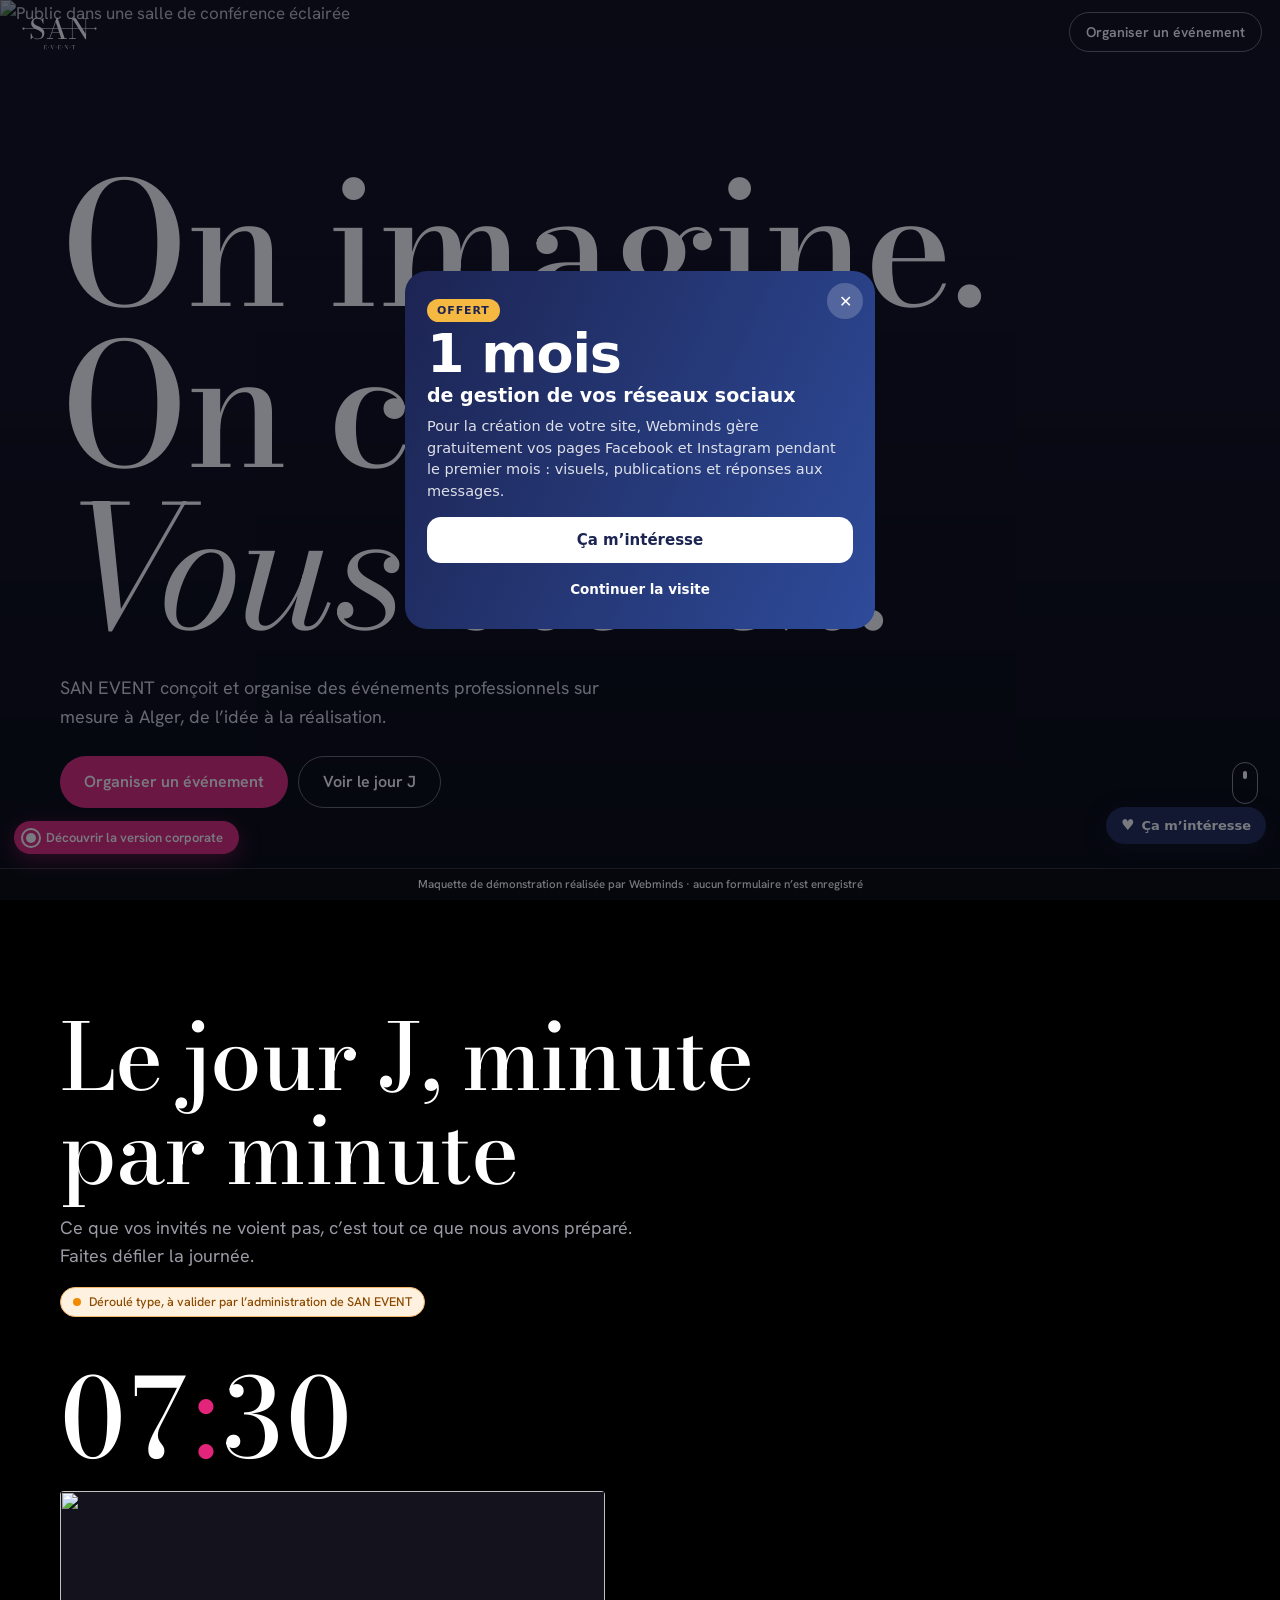
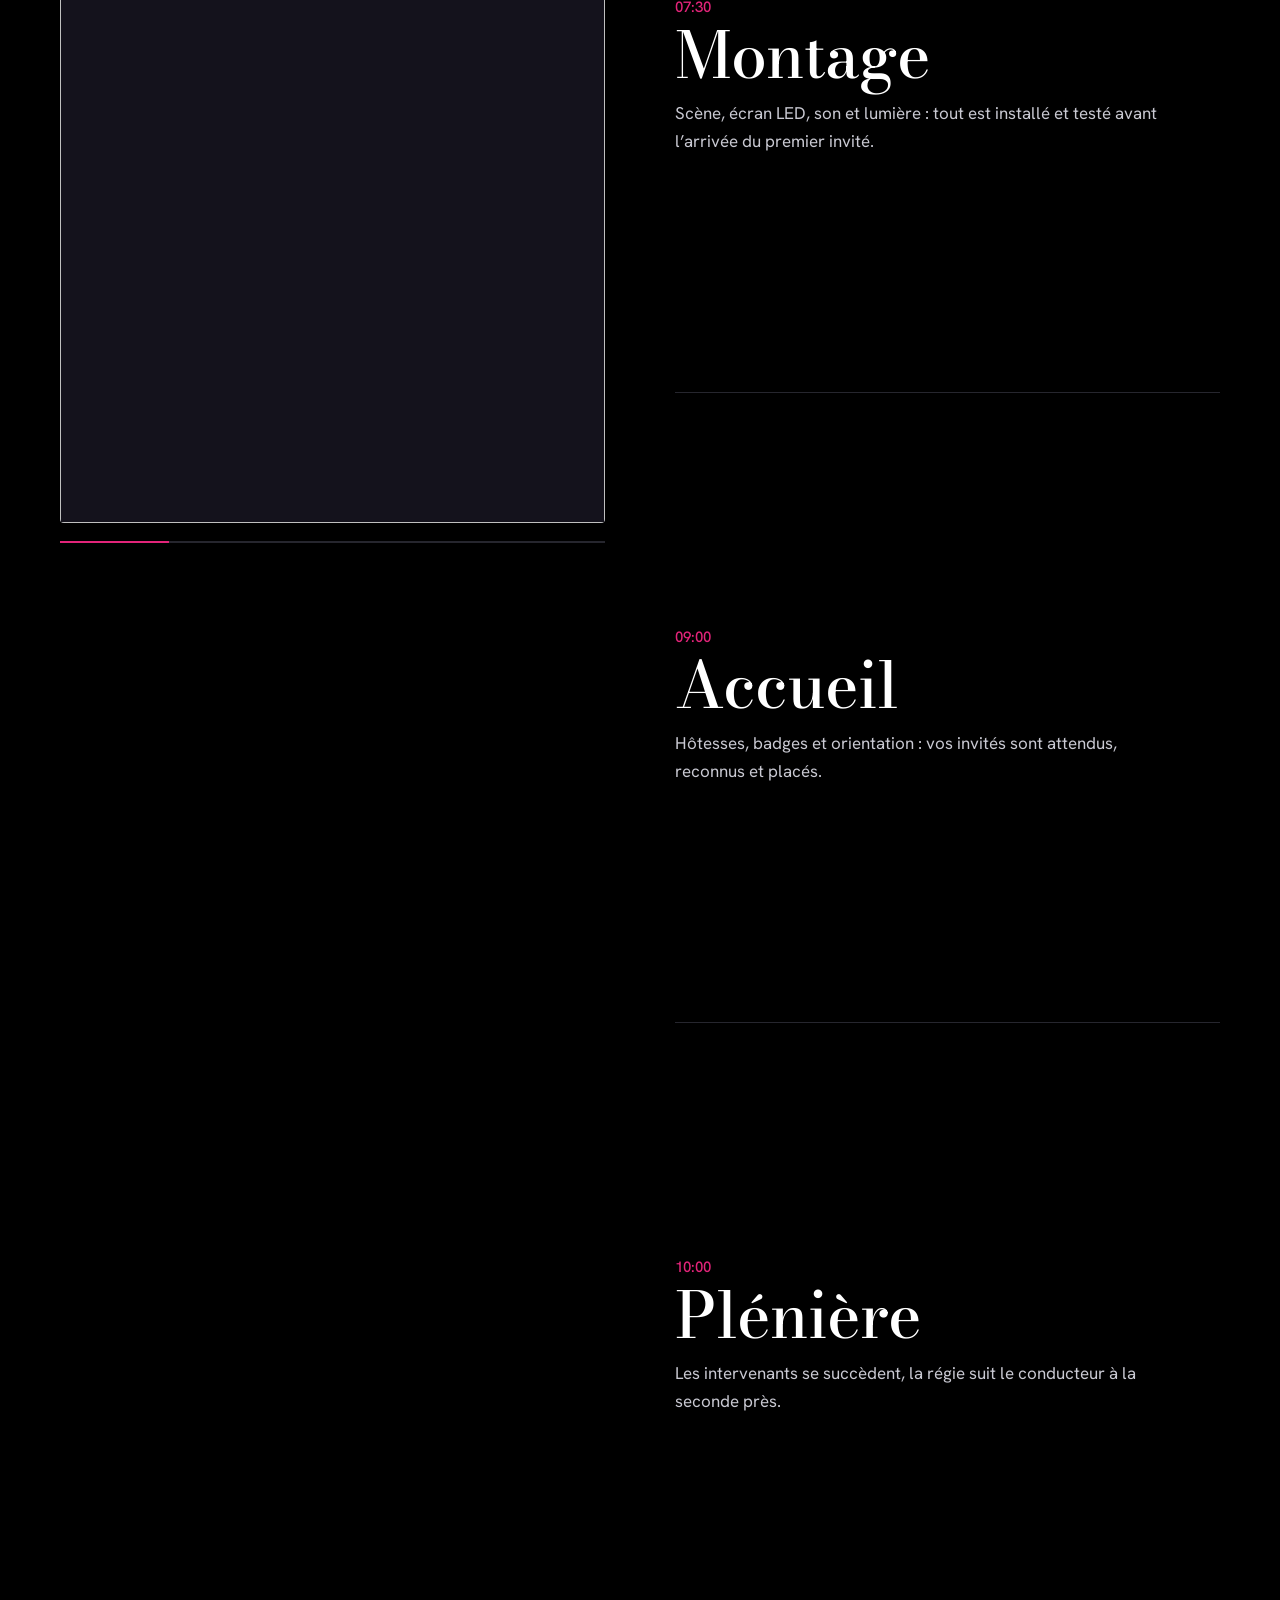
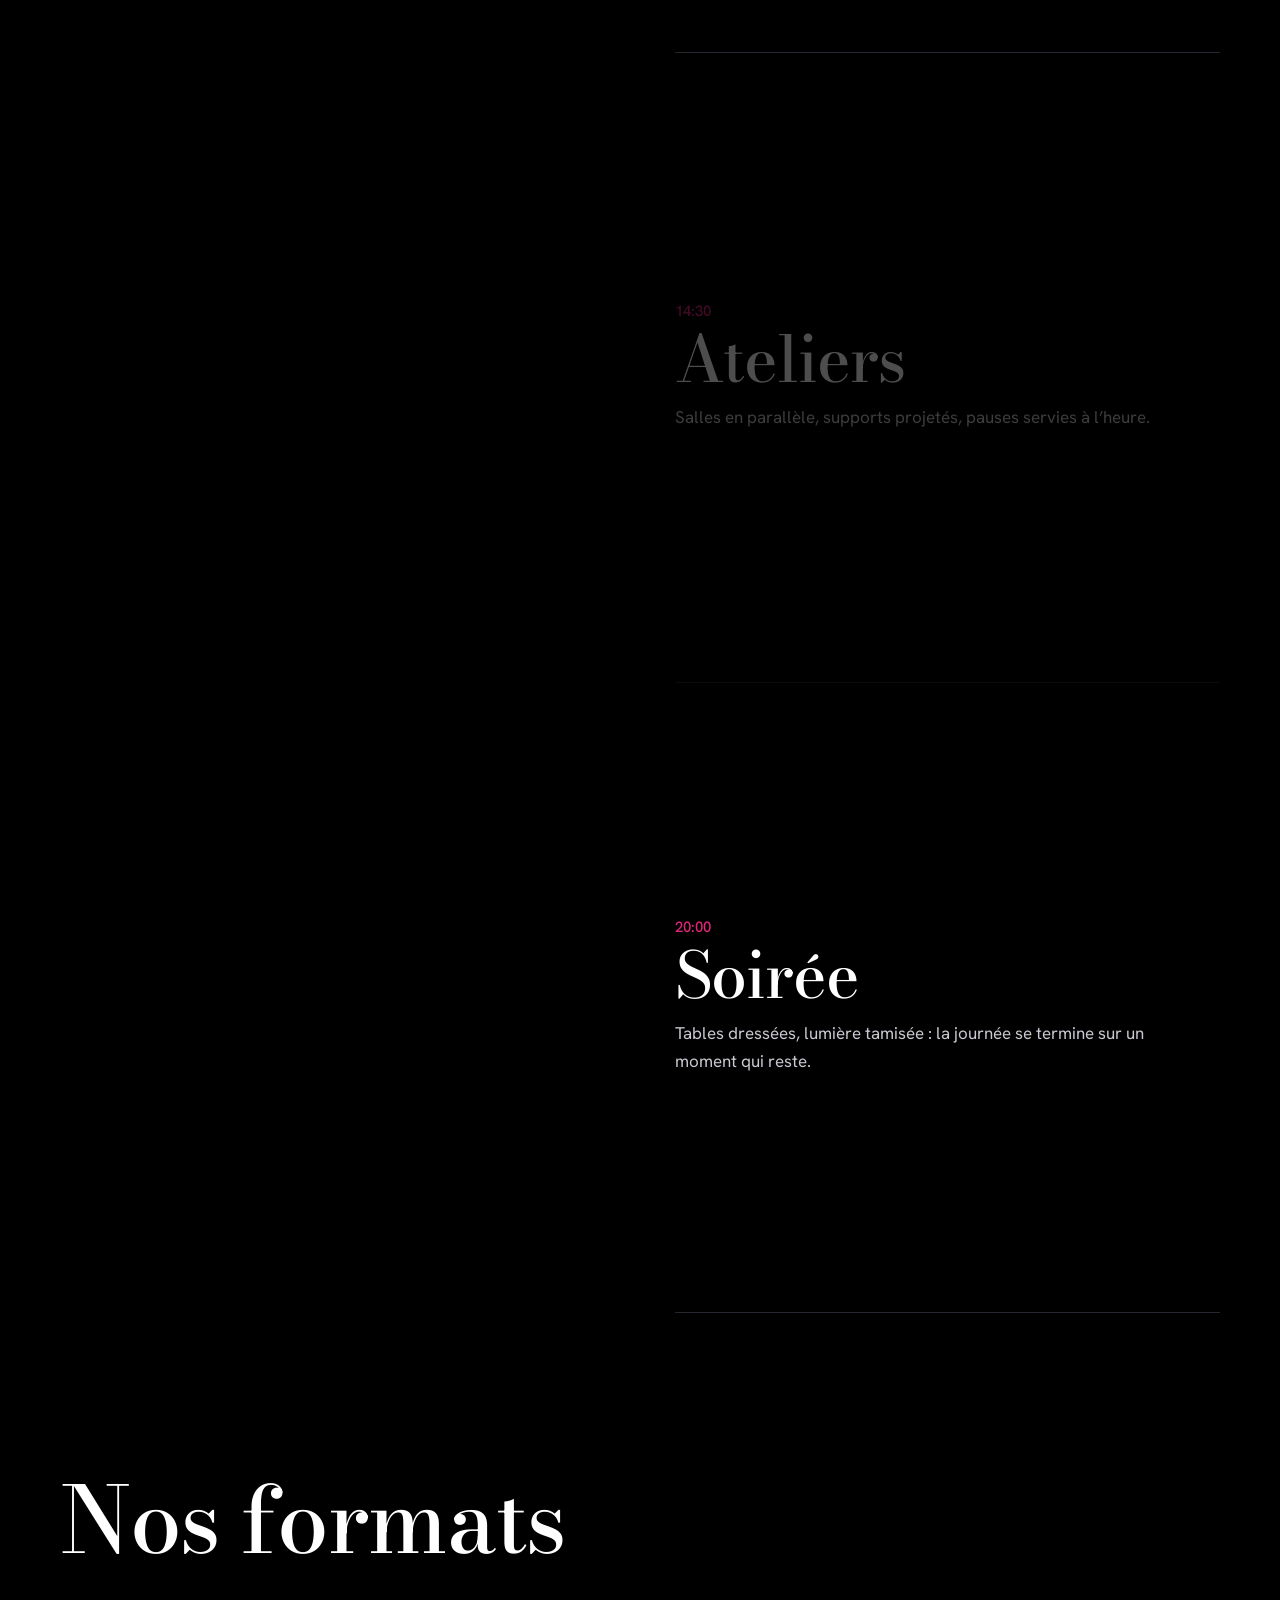
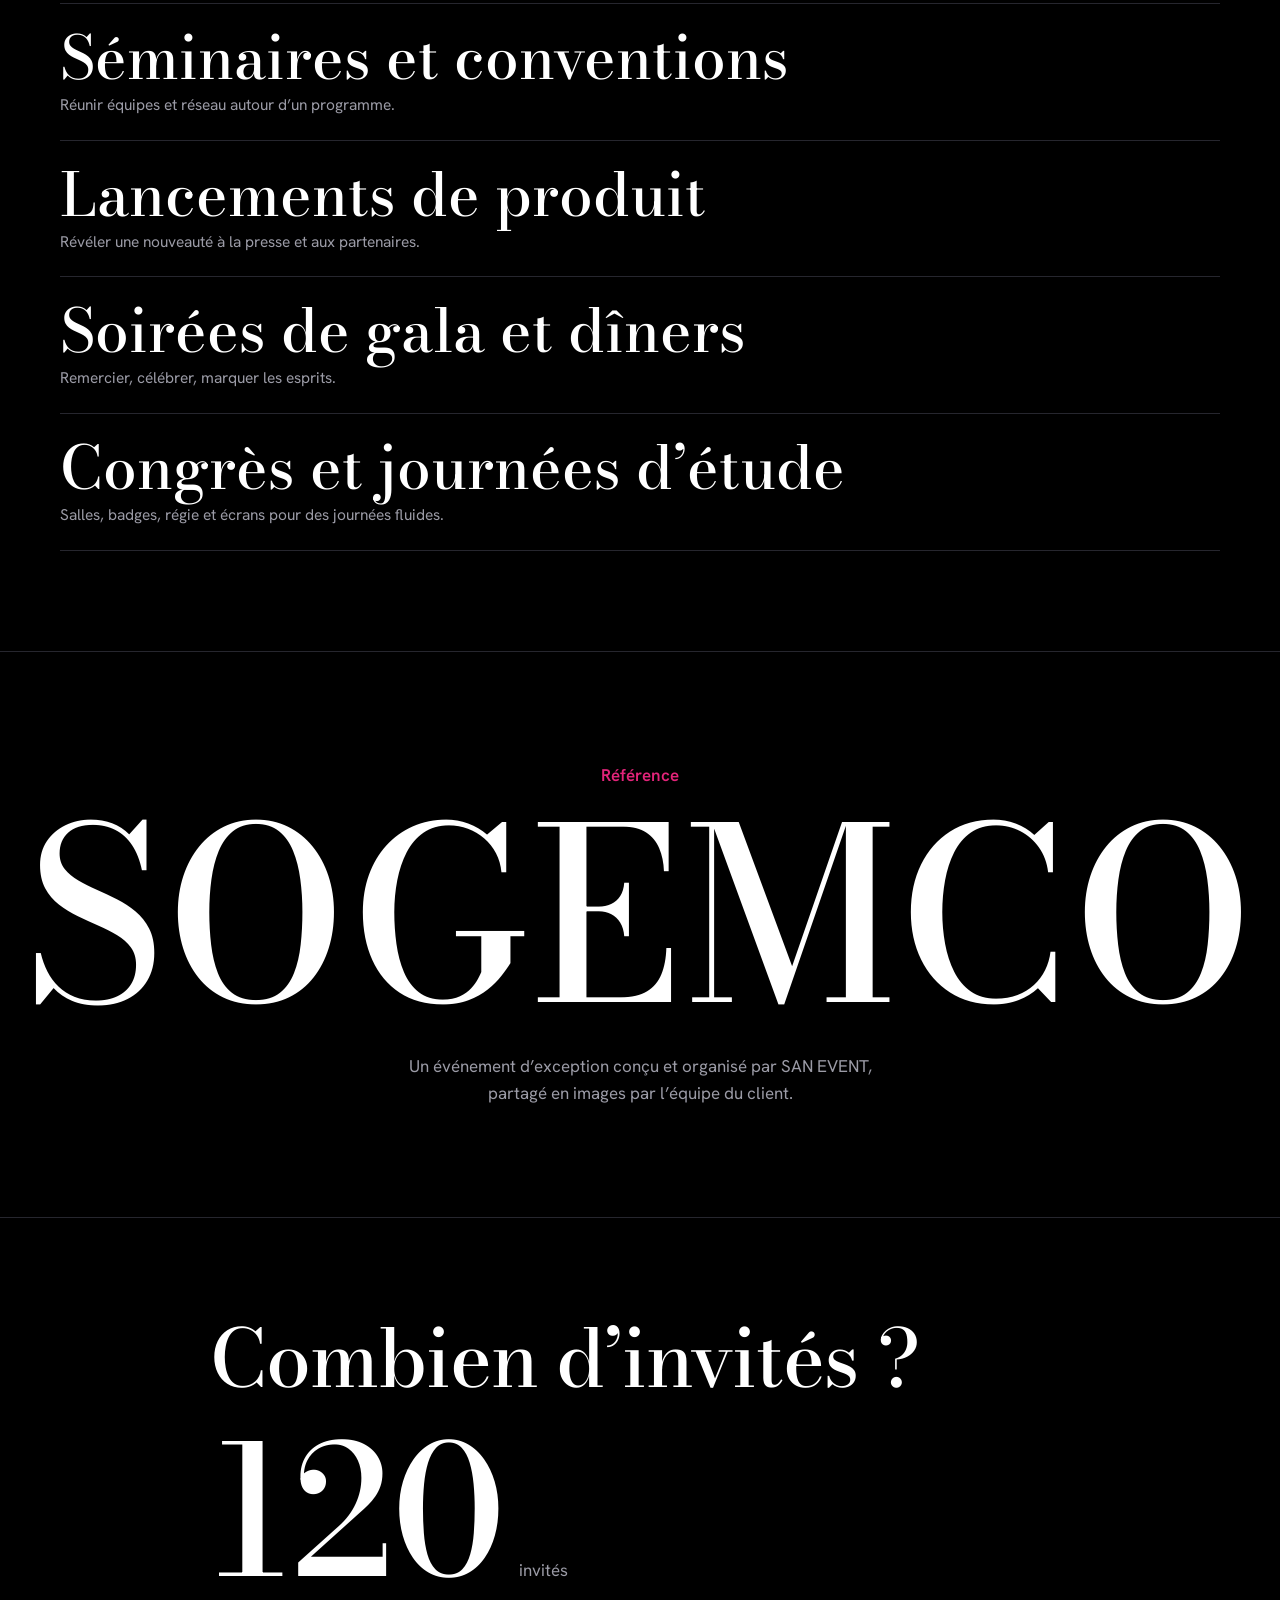
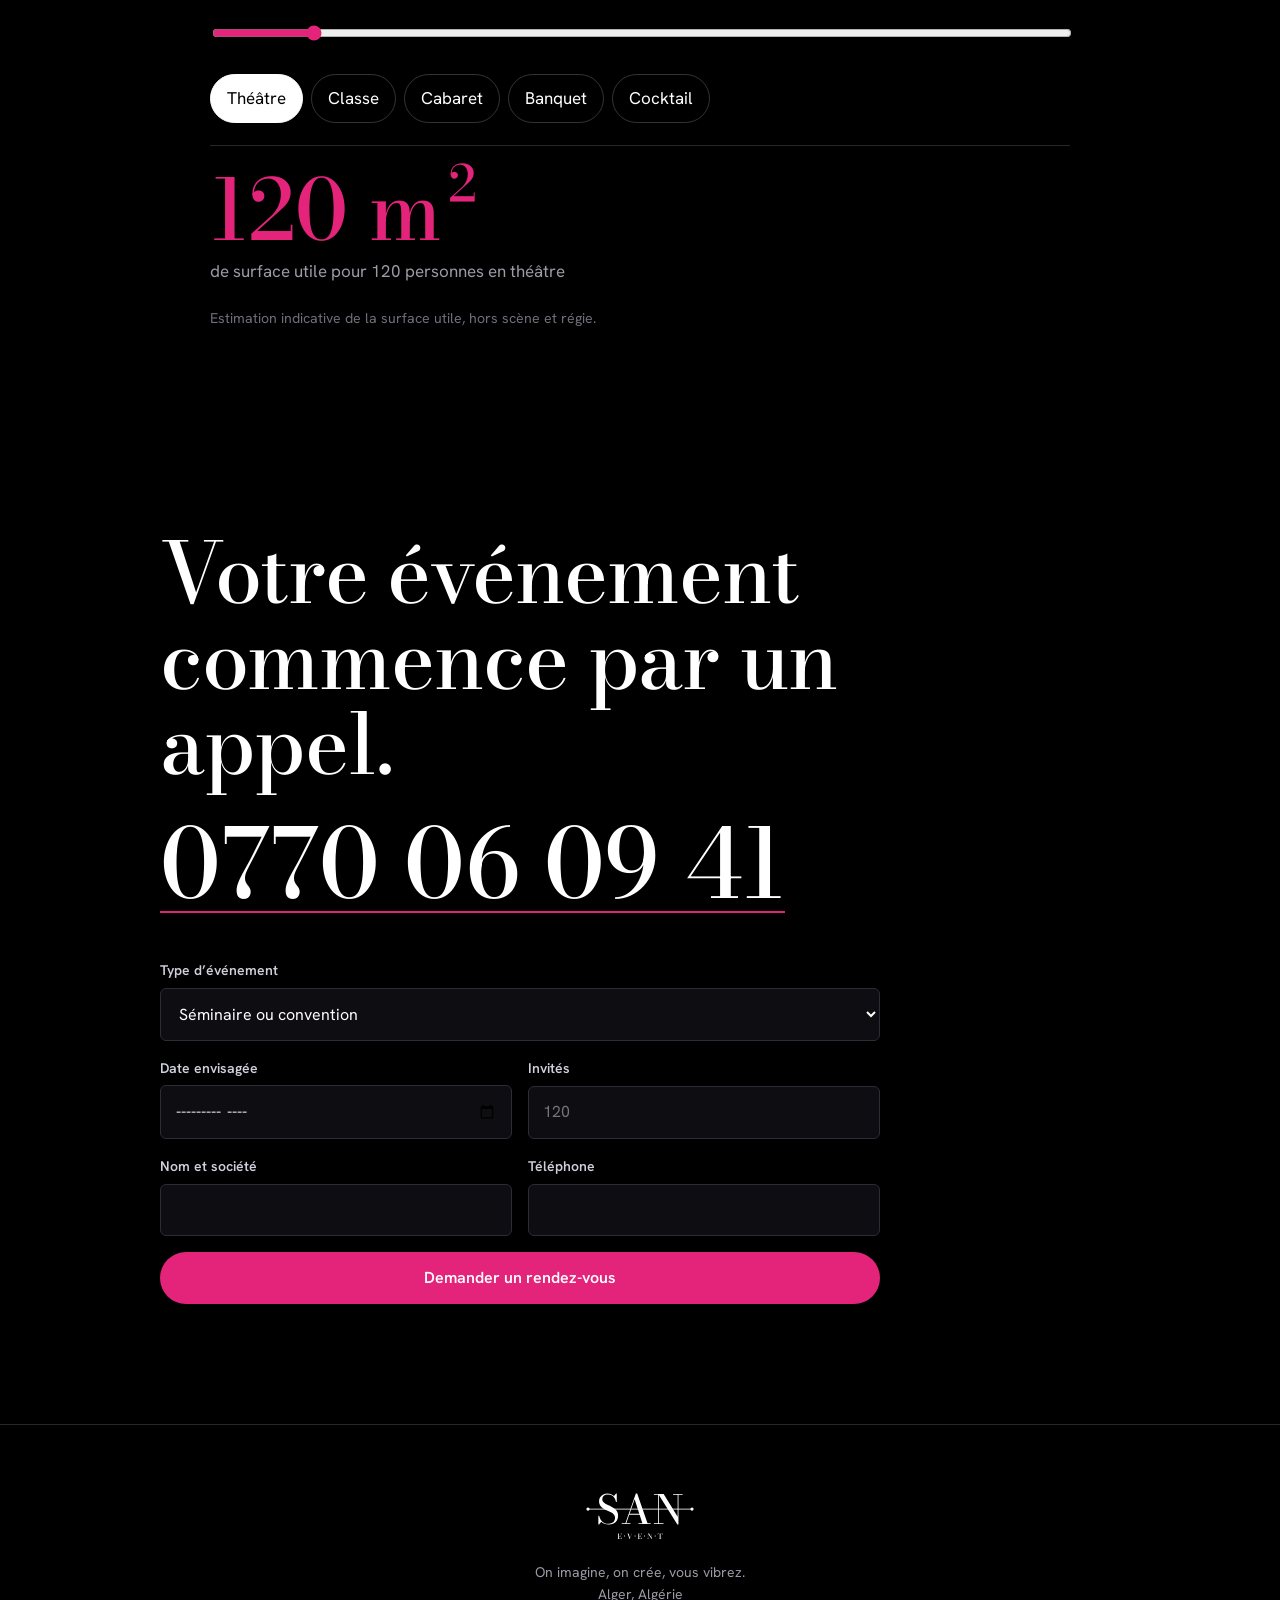
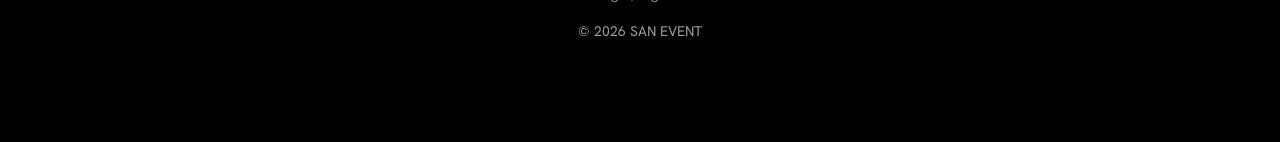
==== commit 7f1a5392: "Pop-up « 1 mois de réseaux sociaux offert » et bouton « Ça m'intéresse » (envoi WhatsApp)" ====
--- a/v2/index.html
+++ b/v2/index.html
@@ -126,6 +126,42 @@
   <p>© <span data-year></span> SAN EVENT</p>
 </footer>
 <script src="../js/common.js"></script>
-<script src="v2.js"></script>
-</body>
+<script src="v2.js"></script><script data-wml>(function(){if(window.__wmL)return;window.__wmL=1;
+var C={"p": "SAN EVENT", "mail": null, "wa": "213797372452", "v": [["/", "Version corporate", "Claire et rassurante"], ["/v2/", "Version moderne", "Immersive et animée"]]};
+function ready(f){document.readyState==='loading'?document.addEventListener('DOMContentLoaded',f):f()}
+ready(function(){
+var css='.wmL-b{position:fixed;right:14px;bottom:calc(56px + env(safe-area-inset-bottom));z-index:2147483000;border:0;border-radius:999px;background:#1C2452;color:#fff;font:700 13px/1 system-ui,-apple-system,Segoe UI,Roboto,sans-serif;padding:11px 15px;box-shadow:0 6px 22px rgba(20,30,60,.35);cursor:pointer;display:flex;align-items:center;gap:7px}'
++'@media(max-width:520px){.wmL-b{bottom:calc(112px + env(safe-area-inset-bottom));font-size:12.5px;padding:10px 13px}}'
++'.wmL-m{position:fixed;inset:0;z-index:2147483001;background:rgba(10,14,25,.55);display:none;align-items:flex-end;justify-content:center;font-family:system-ui,-apple-system,Segoe UI,Roboto,sans-serif}.wmL-m.on{display:flex}@media(min-width:700px){.wmL-m{align-items:center;padding:20px}}'
++'.wmL-x{box-sizing:border-box;position:relative;background:#fff;color:#1C2452;width:100%;max-width:470px;max-height:92vh;overflow:auto;border-radius:22px 22px 0 0;padding:24px 22px calc(22px + env(safe-area-inset-bottom));text-align:left}@media(min-width:700px){.wmL-x{border-radius:22px}}'
++'.wmL-x *{box-sizing:border-box}.wmL-c{position:absolute;top:12px;right:12px;width:36px;height:36px;border:0;border-radius:50%;background:#F0F2F1;font-size:16px;cursor:pointer;color:#1C2452}'
++'.wmL-x h3{font:800 26px/1.1 system-ui,-apple-system,sans-serif;margin:4px 40px 10px 0;color:inherit}.wmL-x p{margin:0 0 14px;line-height:1.5;font-size:14.5px;opacity:.85}'
++'.wmL-o{background:linear-gradient(115deg,#1C2452,#2E4B9A);color:#fff}.wmL-o .wmL-c{background:rgba(255,255,255,.2);color:#fff}.wmL-big{font:900 54px/.95 system-ui,-apple-system,sans-serif;letter-spacing:-.02em;margin:6px 0 2px}.wmL-big small{display:block;font-size:19px;font-weight:700;letter-spacing:0;margin-top:6px}'
++'.wmL-tag{display:inline-block;background:#F5B841;color:#1C2452;font:800 11px system-ui,sans-serif;letter-spacing:.08em;border-radius:999px;padding:5px 10px}'
++'.wmL-btn{display:flex;align-items:center;justify-content:center;width:100%;border:0;border-radius:14px;padding:14px;font:800 15px system-ui,-apple-system,sans-serif;cursor:pointer;margin-top:8px}.wmL-w{background:#fff;color:#1C2452}.wmL-g{background:#1FAF55;color:#fff}.wmL-n{background:#1C2452;color:#fff}.wmL-l{background:transparent;color:inherit;font-weight:600;font-size:13.5px;padding:10px}'
++'.wmL-s{font:700 11.5px system-ui,sans-serif;text-transform:uppercase;letter-spacing:.06em;opacity:.6;margin:12px 0 8px}.wmL-ch{display:grid;gap:8px}.wmL-ch label{display:flex;align-items:center;gap:10px;border:1.5px solid #E2E6E3;border-radius:12px;padding:11px 12px;cursor:pointer;font-size:14px;font-weight:600}.wmL-ch label small{display:block;font-weight:500;opacity:.65;font-size:12px}.wmL-ch input{width:18px;height:18px;flex:none;accent-color:#1FAF55}'
++'.wmL-f{display:grid;gap:8px;margin:12px 0 6px}.wmL-f input{border:1.5px solid #E2E6E3;border-radius:12px;padding:12px;font:500 16px system-ui,sans-serif;color:#1C2452;background:#fff;-webkit-user-select:text!important;user-select:text!important;width:100%}'
++'.wmL-ok{text-align:center}.wmL-ok i{display:grid;place-items:center;width:64px;height:64px;margin:6px auto 12px;border-radius:50%;background:#E8F7EE;color:#1FAF55;font-style:normal;font-size:30px}';
+var st=document.createElement('style');st.textContent=css;document.head.appendChild(st);
+function ss(k,v){try{if(v===undefined)return sessionStorage.getItem(k);sessionStorage.setItem(k,v)}catch(e){}}
+var p=location.pathname,cur=0;C.v.forEach(function(v,i){if(v[0]!=='/'&&p.indexOf(v[0])===0)cur=i});
+var off=document.createElement('div');off.className='wmL-m';off.innerHTML='<div class="wmL-x wmL-o" role="dialog" aria-modal="true"><button class="wmL-c" type="button" aria-label="Fermer">✕</button><span class="wmL-tag">OFFERT</span><div class="wmL-big">1 mois<small>de gestion de vos réseaux sociaux</small></div><p style="margin-top:12px">Pour la création de votre site, Webminds gère gratuitement vos pages Facebook et Instagram pendant le premier mois : visuels, publications et réponses aux messages.</p><button class="wmL-btn wmL-w" type="button" data-i>Ça m’intéresse</button><button class="wmL-btn wmL-l" type="button" data-c>Continuer la visite</button></div>';
+var ch='';C.v.forEach(function(v,i){ch+='<label><input type="radio" name="wmLv" value="'+v[1]+'"'+(i===cur?' checked':'')+'><span>'+v[1]+(v[2]?'<small>'+v[2]+'</small>':'')+'</span></label>'});
+var it=document.createElement('div');it.className='wmL-m';it.innerHTML='<div class="wmL-x" role="dialog" aria-modal="true"><button class="wmL-c" type="button" aria-label="Fermer">✕</button><div data-s1><h3>Cette maquette vous plaît ?</h3><p>Choisissez la version qui vous intéresse : Webminds vous recontacte pour vous la présenter.</p>'+(C.v.length>1?'<div class="wmL-s">La version préférée</div><div class="wmL-ch">'+ch+'</div>':'')+'<div class="wmL-s">En plus</div><div class="wmL-ch"><label><input type="checkbox" value="Gestion des réseaux sociaux (1 mois offert)"><span>Réseaux sociaux<small>1 mois de gestion offert avec le site</small></span></label></div><div class="wmL-f"><input name="n" placeholder="Votre nom" autocomplete="name"><input name="t" type="tel" inputmode="tel" placeholder="Votre téléphone (facultatif)" autocomplete="tel"></div><button class="wmL-btn wmL-g" type="button" data-w>Envoyer sur WhatsApp</button>'+(C.mail?'<button class="wmL-btn wmL-l" type="button" data-e>Envoyer par e-mail</button>':'')+'</div><div class="wmL-ok" data-s2 hidden><i>✓</i><h3 style="margin:0 0 8px">Merci !</h3><p>Votre choix a bien été transmis à Webminds. Nous vous recontactons très vite.</p><button class="wmL-btn wmL-n" type="button" data-c>Continuer la visite</button></div></div>';
+document.body.appendChild(off);document.body.appendChild(it);
+var b=document.createElement('button');b.type='button';b.className='wmL-b';b.innerHTML='<b style="font-size:15px">♥</b>Ça m’intéresse';document.body.appendChild(b);
+function op(m){off.classList.remove('on');it.classList.remove('on');m.classList.add('on')}
+[off,it].forEach(function(m){m.addEventListener('click',function(e){if(e.target===m||e.target.closest('.wmL-c')||e.target.closest('[data-c]'))m.classList.remove('on')})});
+b.onclick=function(){op(it)};off.querySelector('[data-i]').onclick=function(){op(it)};
+function msg(){var v=(it.querySelector('input[name=wmLv]:checked')||{}).value||C.v[cur][1],x=[].map.call(it.querySelectorAll('input[type=checkbox]:checked'),function(c){return c.value}),n=it.querySelector('[name=n]').value.trim(),t=it.querySelector('[name=t]').value.trim();
+ return{v:v,x:x,n:n,t:t,txt:'Bonjour Webminds, la maquette '+C.p+' m’intéresse.\nVersion préférée : '+v+(x.length?'\nEn plus : '+x.join(', '):'')+(n?'\nNom : '+n:'')+(t?'\nTéléphone : '+t:'')+'\nLien : '+location.origin+C.v[cur][0]}}
+function mail(m){if(!C.mail)return;try{fetch('https://formsubmit.co/ajax/'+C.mail,{method:'POST',keepalive:true,headers:{'Content-Type':'application/json','Accept':'application/json'},body:JSON.stringify({_subject:'Maquette '+C.p+' : intéressé ('+m.v+')',Prospect:C.p,Version:m.v,Options:m.x.join(', ')||'-',Nom:m.n||'-',Telephone:m.t||'-',Lien:location.origin+C.v[cur][0],_template:'table',_captcha:'false'})}).catch(function(){})}catch(e){}}
+function done(){it.querySelector('[data-s1]').hidden=true;it.querySelector('[data-s2]').hidden=false;ss('wmL-sent','1')}
+it.querySelector('[data-w]').onclick=function(){var m=msg();mail(m);done();location.href='https://wa.me/'+C.wa+'?text='+encodeURIComponent(m.txt)};
+var e=it.querySelector('[data-e]');if(e)e.onclick=function(){mail(msg());done()};
+var sh=ss('wmL-off');addEventListener('scroll',function(){var r=(scrollY+innerHeight)/document.documentElement.scrollHeight;
+ if(!sh&&scrollY>500&&r>.3){sh=1;ss('wmL-off','1');op(off)}
+ if(!ss('wmL-it')&&!ss('wmL-sent')&&sh&&r>.92&&!off.classList.contains('on')){ss('wmL-it','1');op(it)}},{passive:true});
+});})();
+</script></body>
 </html>
